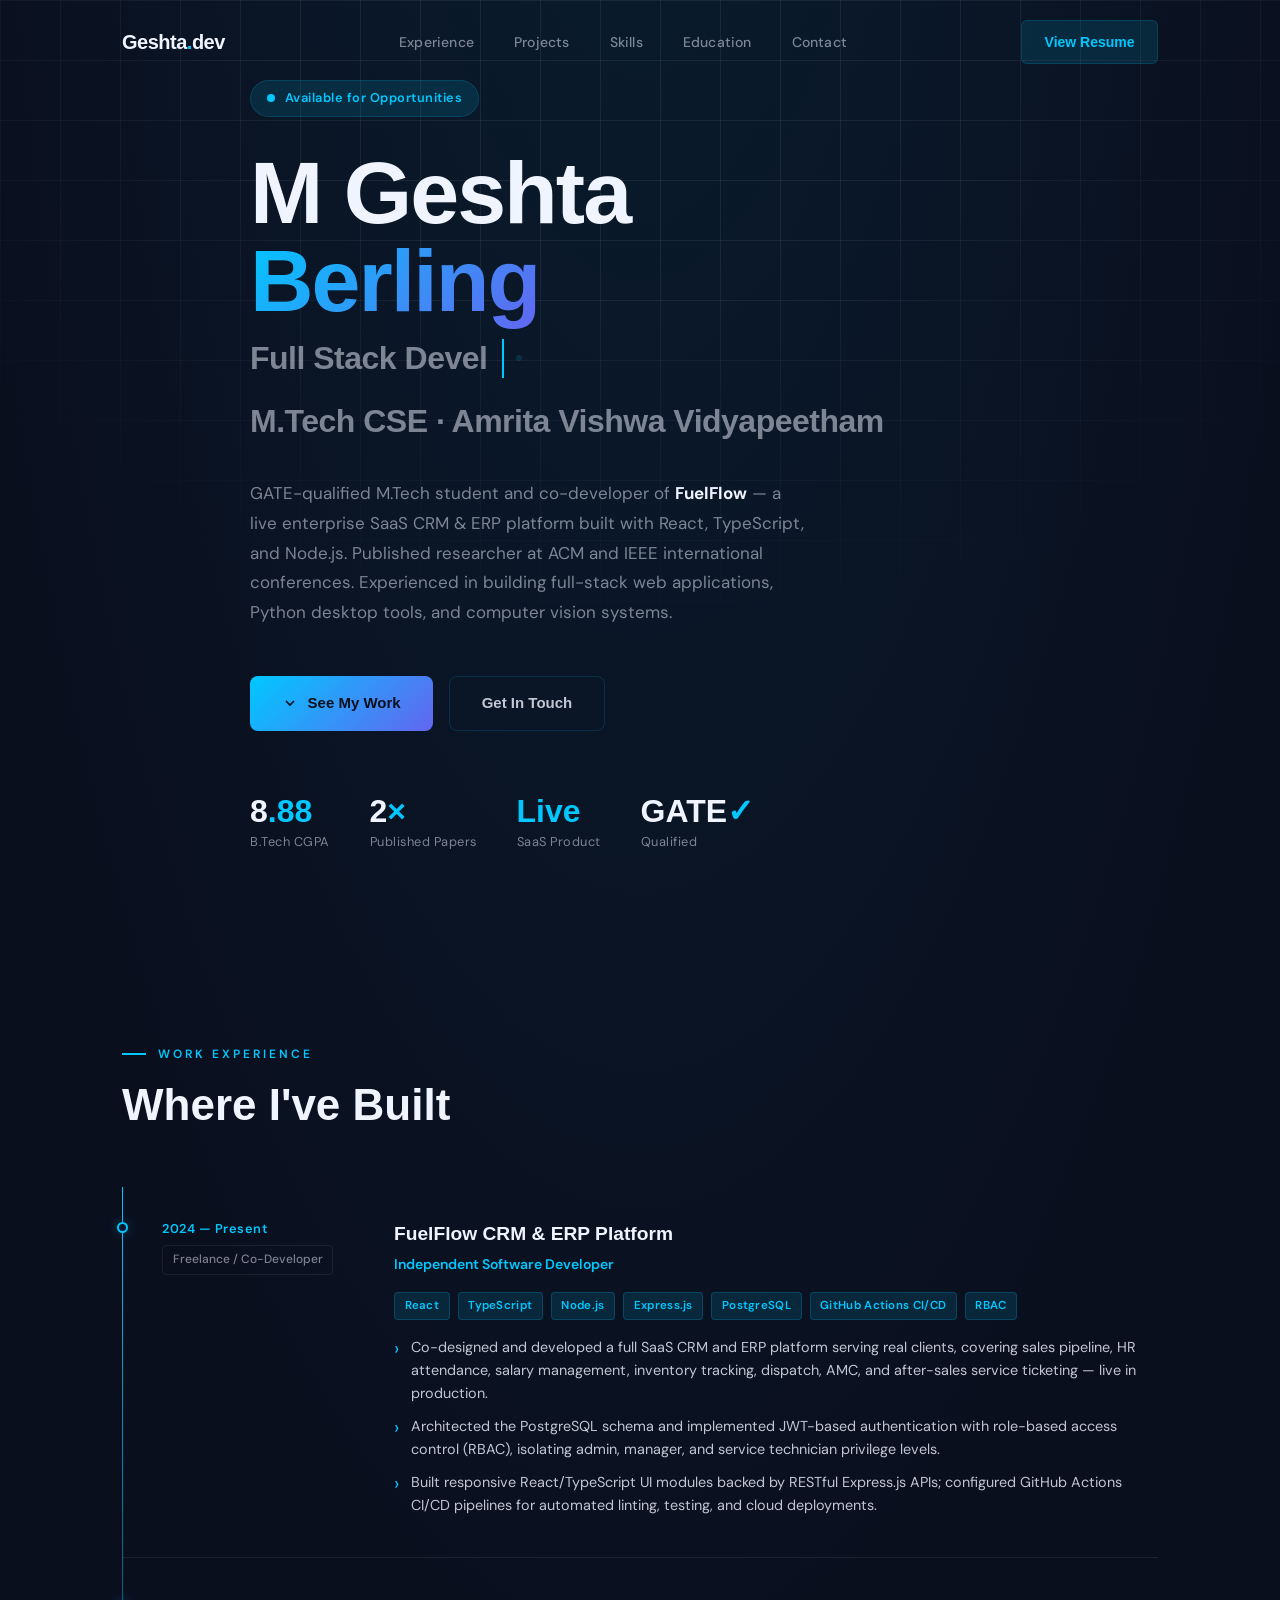
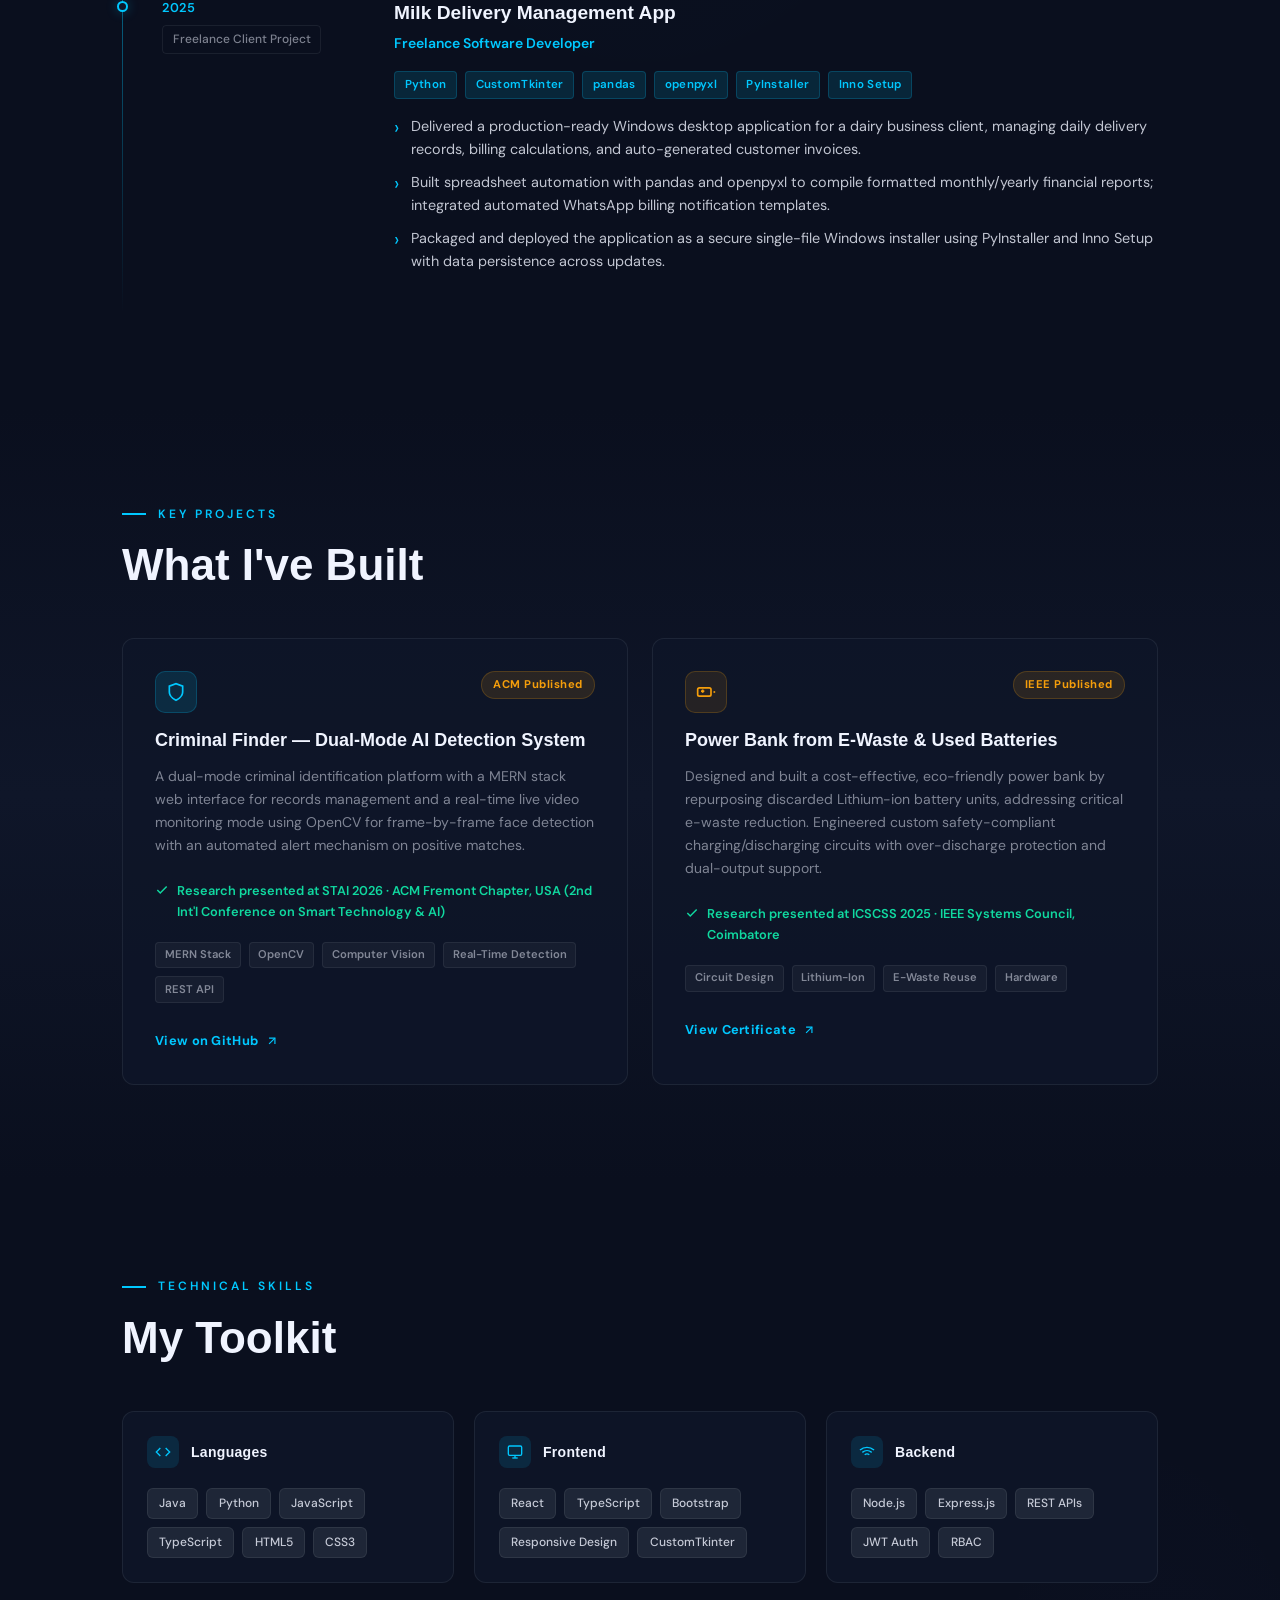
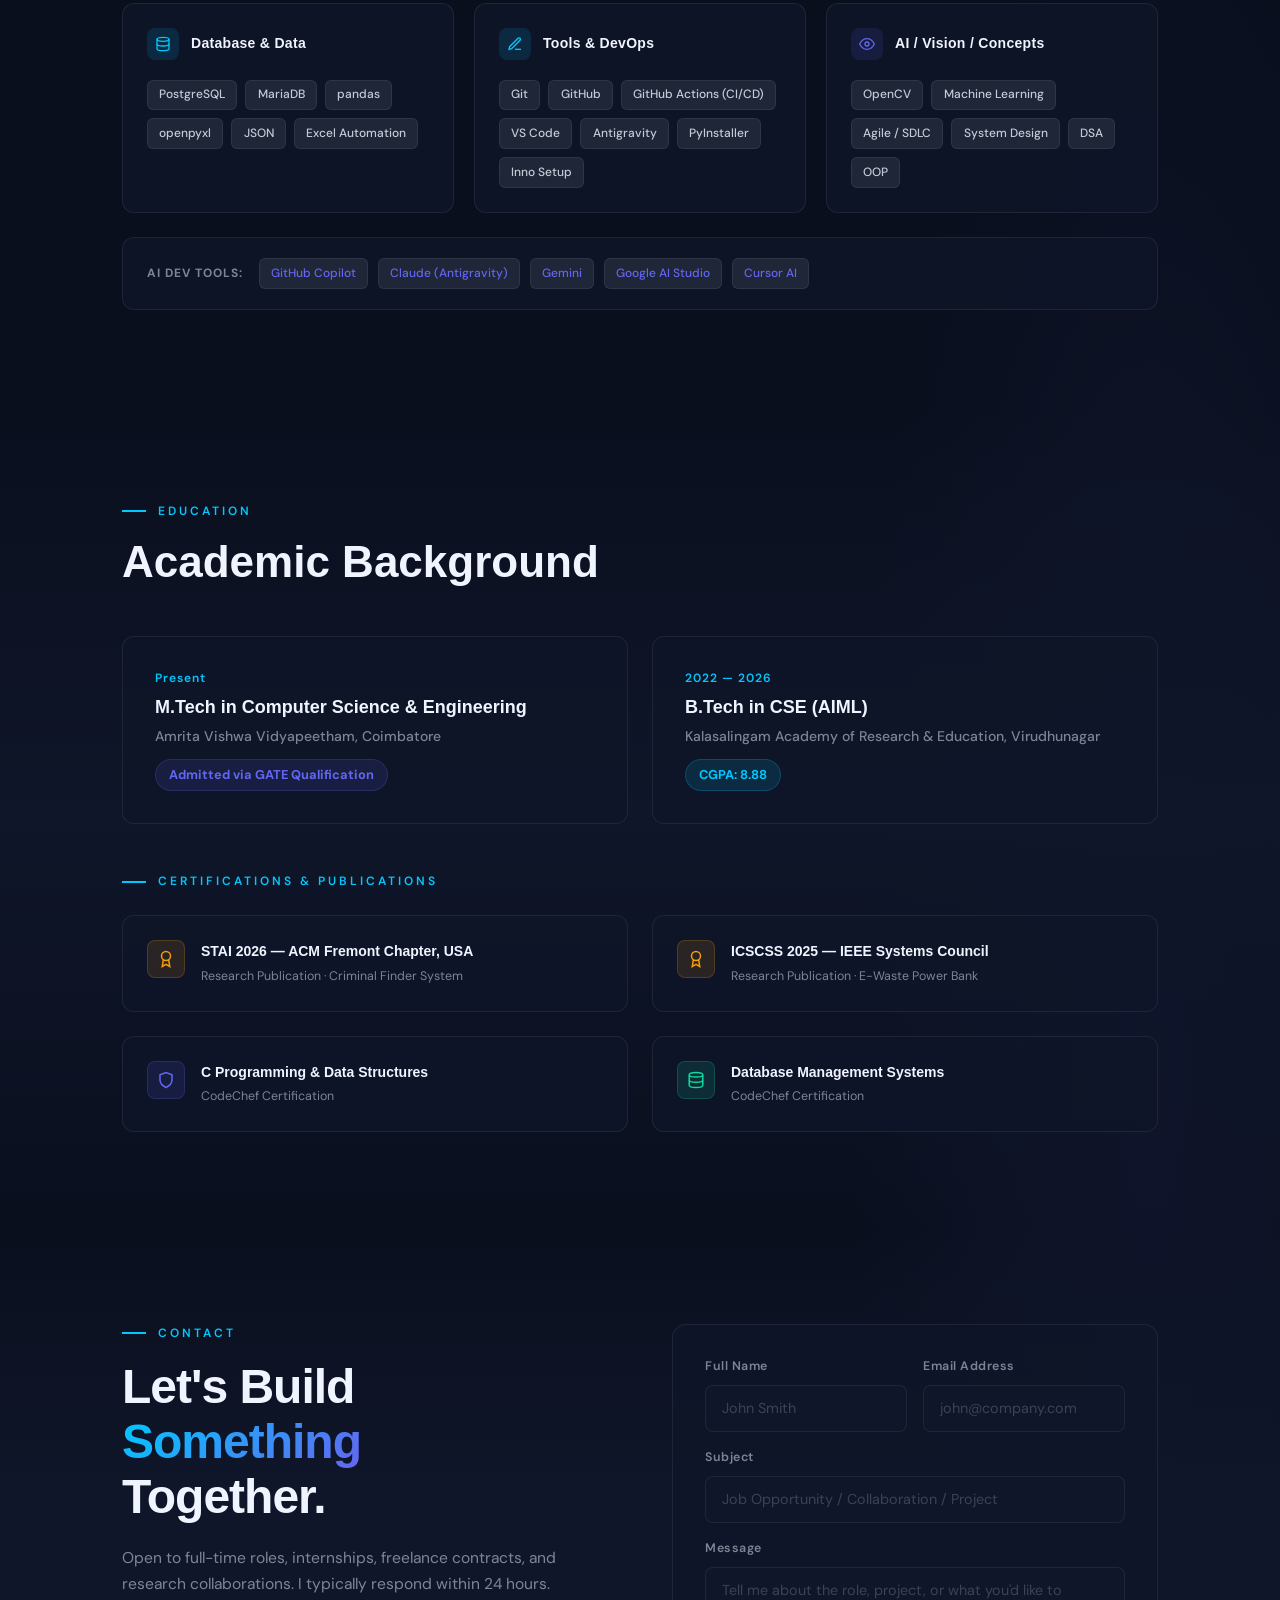
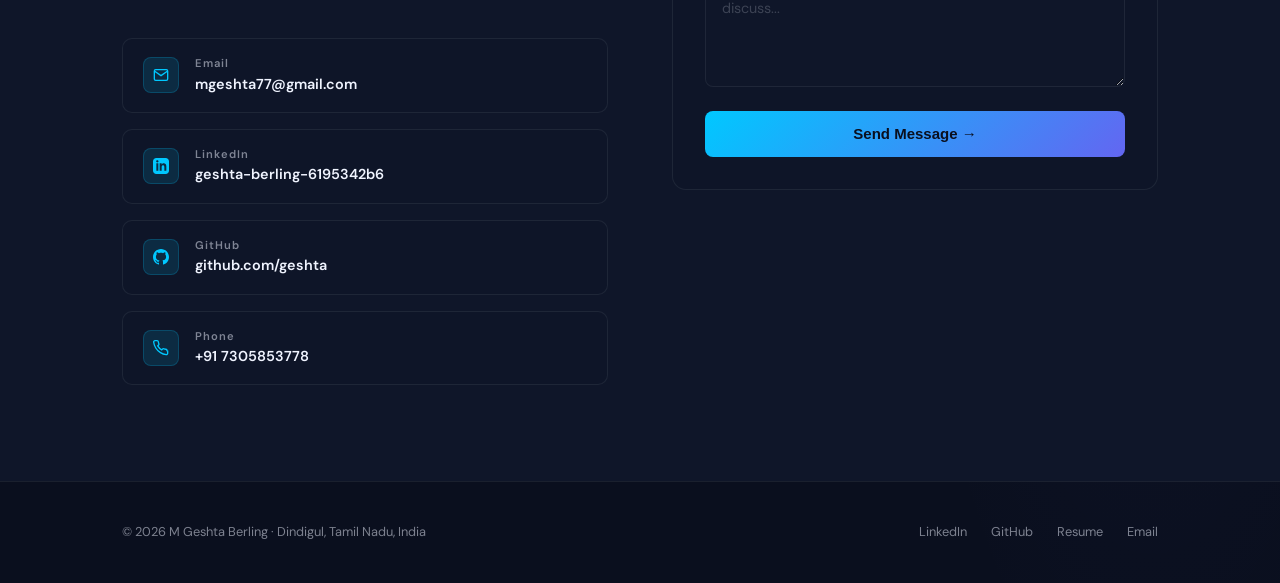
==== index.html @ 86ef001a "feat: portfolio website with resume, live contact form (Web3Forms)" ====
<!DOCTYPE html>
<html lang="en">
<head>
  <meta charset="UTF-8">
  <meta name="viewport" content="width=device-width, initial-scale=1.0">
  <title>M Geshta Berling | Full Stack Developer & AIML Engineer</title>
  <meta name="description" content="M Geshta Berling — Full Stack Developer (React, Node.js, PostgreSQL), Desktop App Engineer (Python), and M.Tech student at Amrita Vishwa Vidyapeetham. GATE qualified.">
  <meta property="og:title" content="M Geshta Berling | Full Stack Developer">
  <meta property="og:description" content="Co-developer of FuelFlow SaaS CRM/ERP. Published researcher. M.Tech @ Amrita (GATE). Open to opportunities.">
  <meta property="og:type" content="website">
  <link rel="stylesheet" href="styles/portfolio.css">
  <link rel="icon" href="data:image/svg+xml,<svg xmlns='http://www.w3.org/2000/svg' viewBox='0 0 100 100'><text y='.9em' font-size='90'>⚡</text></svg>">
</head>
<body>

  <!-- ═══════════ NAVIGATION ════════════ -->
  <nav class="nav" id="main-nav">
    <div class="container nav-inner">
      <a href="#" class="nav-logo">
        Geshta<em>.</em>dev
      </a>
      <ul class="nav-links" id="nav-links">
        <li><a href="#experience">Experience</a></li>
        <li><a href="#projects">Projects</a></li>
        <li><a href="#skills">Skills</a></li>
        <li><a href="#education">Education</a></li>
        <li><a href="#contact">Contact</a></li>
      </ul>
      <div class="nav-cta">
        <a href="resume.html" class="btn-nav">View Resume</a>
        <button class="hamburger" id="hamburger" aria-label="Toggle menu">
          <span></span><span></span><span></span>
        </button>
      </div>
    </div>
  </nav>

  <!-- ═══════════ HERO ════════════ -->
  <section class="hero">
    <div class="hero-grid-bg"></div>
    <div class="container">
      <div class="hero-content">
        <div class="hero-tag">
          <span class="hero-tag-dot"></span>
          Available for Opportunities
        </div>

        <h1 class="hero-name">
          M Geshta<br><span>Berling</span>
        </h1>

        <div class="hero-role">
          <span id="typing-text"></span><span class="typing-cursor" style="display:inline-block;width:2px;height:1.2em;background:var(--cyan);margin-left:3px;animation:blink .8s infinite;vertical-align:middle;"></span>
          <span class="hero-role-divider"></span>
          <span>M.Tech CSE · Amrita Vishwa Vidyapeetham</span>
        </div>

        <p class="hero-bio">
          GATE-qualified M.Tech student and co-developer of <strong style="color:var(--white)">FuelFlow</strong> — a live enterprise SaaS CRM & ERP platform built with React, TypeScript, and Node.js. Published researcher at ACM and IEEE international conferences. Experienced in building full-stack web applications, Python desktop tools, and computer vision systems.
        </p>

        <div class="hero-actions">
          <a href="#experience" class="btn-primary-hero">
            <svg width="16" height="16" viewBox="0 0 24 24" fill="none" stroke="currentColor" stroke-width="2.5"><polyline points="6 9 12 15 18 9"/></svg>
            See My Work
          </a>
          <a href="#contact" class="btn-outline-hero">
            Get In Touch
          </a>
        </div>

        <div class="hero-metrics">
          <div class="metric">
            <span class="metric-value">8<em>.88</em></span>
            <span class="metric-label">B.Tech CGPA</span>
          </div>
          <div class="metric">
            <span class="metric-value">2<em>×</em></span>
            <span class="metric-label">Published Papers</span>
          </div>
          <div class="metric">
            <span class="metric-value"><em>Live</em></span>
            <span class="metric-label">SaaS Product</span>
          </div>
          <div class="metric">
            <span class="metric-value">GATE<em>✓</em></span>
            <span class="metric-label">Qualified</span>
          </div>
        </div>
      </div>
    </div>
  </section>

  <!-- ═══════════ EXPERIENCE ════════════ -->
  <section id="experience">
    <div class="container">
      <div class="fade-up">
        <p class="section-label">Work Experience</p>
        <h2 class="section-heading">Where I've Built</h2>
      </div>

      <div class="experience-list">

        <!-- FuelFlow CRM -->
        <div class="exp-item fade-up">
          <div class="exp-meta">
            <div class="exp-period">2024 — Present</div>
            <span class="exp-type">Freelance / Co-Developer</span>
          </div>
          <div class="exp-body">
            <h3 class="exp-title">FuelFlow CRM & ERP Platform</h3>
            <div class="exp-subtitle">Independent Software Developer</div>
            <div class="exp-stack">
              <span class="stack-tag">React</span>
              <span class="stack-tag">TypeScript</span>
              <span class="stack-tag">Node.js</span>
              <span class="stack-tag">Express.js</span>
              <span class="stack-tag">PostgreSQL</span>
              <span class="stack-tag">GitHub Actions CI/CD</span>
              <span class="stack-tag">RBAC</span>
            </div>
            <ul class="exp-bullets">
              <li>Co-designed and developed a full SaaS CRM and ERP platform serving real clients, covering sales pipeline, HR attendance, salary management, inventory tracking, dispatch, AMC, and after-sales service ticketing — live in production.</li>
              <li>Architected the PostgreSQL schema and implemented JWT-based authentication with role-based access control (RBAC), isolating admin, manager, and service technician privilege levels.</li>
              <li>Built responsive React/TypeScript UI modules backed by RESTful Express.js APIs; configured GitHub Actions CI/CD pipelines for automated linting, testing, and cloud deployments.</li>
            </ul>
          </div>
        </div>

        <!-- Milk Delivery App -->
        <div class="exp-item fade-up">
          <div class="exp-meta">
            <div class="exp-period">2025</div>
            <span class="exp-type">Freelance Client Project</span>
          </div>
          <div class="exp-body">
            <h3 class="exp-title">Milk Delivery Management App</h3>
            <div class="exp-subtitle">Freelance Software Developer</div>
            <div class="exp-stack">
              <span class="stack-tag">Python</span>
              <span class="stack-tag">CustomTkinter</span>
              <span class="stack-tag">pandas</span>
              <span class="stack-tag">openpyxl</span>
              <span class="stack-tag">PyInstaller</span>
              <span class="stack-tag">Inno Setup</span>
            </div>
            <ul class="exp-bullets">
              <li>Delivered a production-ready Windows desktop application for a dairy business client, managing daily delivery records, billing calculations, and auto-generated customer invoices.</li>
              <li>Built spreadsheet automation with pandas and openpyxl to compile formatted monthly/yearly financial reports; integrated automated WhatsApp billing notification templates.</li>
              <li>Packaged and deployed the application as a secure single-file Windows installer using PyInstaller and Inno Setup with data persistence across updates.</li>
            </ul>
          </div>
        </div>

      </div>
    </div>
  </section>

  <!-- ═══════════ PROJECTS ════════════ -->
  <section id="projects" style="background: linear-gradient(180deg, transparent, var(--navy-2) 50%, transparent);">
    <div class="container">
      <div class="fade-up">
        <p class="section-label">Key Projects</p>
        <h2 class="section-heading">What I've Built</h2>
      </div>

      <div class="projects-grid">

        <!-- Criminal Finder -->
        <div class="project-card fade-up">
          <div class="project-header">
            <div class="project-icon-box">
              <svg viewBox="0 0 24 24" fill="none" stroke="currentColor" stroke-width="2">
                <path d="M12 22s8-4 8-10V5l-8-3-8 3v7c0 6 8 10 8 10z"/>
              </svg>
            </div>
            <span class="project-badge badge-published">ACM Published</span>
          </div>
          <h3 class="project-title">Criminal Finder — Dual-Mode AI Detection System</h3>
          <p class="project-desc">
            A dual-mode criminal identification platform with a MERN stack web interface for records management and a real-time live video monitoring mode using OpenCV for frame-by-frame face detection with an automated alert mechanism on positive matches.
          </p>
          <div class="project-achievement">
            <svg viewBox="0 0 24 24" fill="none" stroke="currentColor" stroke-width="2.5"><polyline points="20 6 9 17 4 12"/></svg>
            Research presented at STAI 2026 · ACM Fremont Chapter, USA (2nd Int'l Conference on Smart Technology & AI)
          </div>
          <div class="project-stack">
            <span class="project-tag">MERN Stack</span>
            <span class="project-tag">OpenCV</span>
            <span class="project-tag">Computer Vision</span>
            <span class="project-tag">Real-Time Detection</span>
            <span class="project-tag">REST API</span>
          </div>
          <a href="https://github.com/geshta" target="_blank" class="project-link">
            View on GitHub
            <svg viewBox="0 0 24 24" fill="none" stroke="currentColor" stroke-width="2"><line x1="7" y1="17" x2="17" y2="7"/><polyline points="7 7 17 7 17 17"/></svg>
          </a>
        </div>

        <!-- Power Bank -->
        <div class="project-card fade-up">
          <div class="project-header">
            <div class="project-icon-box" style="background:rgba(245,158,11,0.1);color:var(--amber);border-color:rgba(245,158,11,0.2);">
              <svg viewBox="0 0 24 24" fill="none" stroke="currentColor" stroke-width="2">
                <rect x="2" y="7" width="16" height="10" rx="2" ry="2"/>
                <line x1="22" y1="11" x2="22" y2="13"/>
                <line x1="6" y1="11" x2="10" y2="11"/>
                <line x1="8" y1="9" x2="8" y2="13"/>
              </svg>
            </div>
            <span class="project-badge badge-published">IEEE Published</span>
          </div>
          <h3 class="project-title">Power Bank from E-Waste & Used Batteries</h3>
          <p class="project-desc">
            Designed and built a cost-effective, eco-friendly power bank by repurposing discarded Lithium-ion battery units, addressing critical e-waste reduction. Engineered custom safety-compliant charging/discharging circuits with over-discharge protection and dual-output support.
          </p>
          <div class="project-achievement">
            <svg viewBox="0 0 24 24" fill="none" stroke="currentColor" stroke-width="2.5"><polyline points="20 6 9 17 4 12"/></svg>
            Research presented at ICSCSS 2025 · IEEE Systems Council, Coimbatore
          </div>
          <div class="project-stack">
            <span class="project-tag">Circuit Design</span>
            <span class="project-tag">Lithium-Ion</span>
            <span class="project-tag">E-Waste Reuse</span>
            <span class="project-tag">Hardware</span>
          </div>
          <a href="https://drive.google.com/drive/folders/1lTL39di_Y6YnKEQljjc7nlmwrb6xn_AQ?usp=drive_link" target="_blank" class="project-link">
            View Certificate
            <svg viewBox="0 0 24 24" fill="none" stroke="currentColor" stroke-width="2"><line x1="7" y1="17" x2="17" y2="7"/><polyline points="7 7 17 7 17 17"/></svg>
          </a>
        </div>

      </div>
    </div>
  </section>

  <!-- ═══════════ SKILLS ════════════ -->
  <section id="skills">
    <div class="container">
      <div class="fade-up">
        <p class="section-label">Technical Skills</p>
        <h2 class="section-heading">My Toolkit</h2>
      </div>

      <div class="skills-bento fade-up">
        <div class="skill-group">
          <div class="skill-group-header">
            <div class="skill-group-icon">
              <svg viewBox="0 0 24 24" fill="none" stroke="currentColor" stroke-width="2"><polyline points="16 18 22 12 16 6"/><polyline points="8 6 2 12 8 18"/></svg>
            </div>
            <span class="skill-group-title">Languages</span>
          </div>
          <div class="skill-tags-wrap">
            <span class="s-tag">Java</span>
            <span class="s-tag">Python</span>
            <span class="s-tag">JavaScript</span>
            <span class="s-tag">TypeScript</span>
            <span class="s-tag">HTML5</span>
            <span class="s-tag">CSS3</span>
          </div>
        </div>

        <div class="skill-group">
          <div class="skill-group-header">
            <div class="skill-group-icon">
              <svg viewBox="0 0 24 24" fill="none" stroke="currentColor" stroke-width="2"><rect x="2" y="3" width="20" height="14" rx="2" ry="2"/><line x1="8" y1="21" x2="16" y2="21"/><line x1="12" y1="17" x2="12" y2="21"/></svg>
            </div>
            <span class="skill-group-title">Frontend</span>
          </div>
          <div class="skill-tags-wrap">
            <span class="s-tag">React</span>
            <span class="s-tag">TypeScript</span>
            <span class="s-tag">Bootstrap</span>
            <span class="s-tag">Responsive Design</span>
            <span class="s-tag">CustomTkinter</span>
          </div>
        </div>

        <div class="skill-group">
          <div class="skill-group-header">
            <div class="skill-group-icon">
              <svg viewBox="0 0 24 24" fill="none" stroke="currentColor" stroke-width="2"><path d="M5 12.55a11 11 0 0 1 14.08 0"/><path d="M1.42 9a16 16 0 0 1 21.16 0"/><path d="M8.53 16.11a6 6 0 0 1 6.95 0"/><line x1="12" y1="20" x2="12.01" y2="20"/></svg>
            </div>
            <span class="skill-group-title">Backend</span>
          </div>
          <div class="skill-tags-wrap">
            <span class="s-tag">Node.js</span>
            <span class="s-tag">Express.js</span>
            <span class="s-tag">REST APIs</span>
            <span class="s-tag">JWT Auth</span>
            <span class="s-tag">RBAC</span>
          </div>
        </div>

        <div class="skill-group">
          <div class="skill-group-header">
            <div class="skill-group-icon">
              <svg viewBox="0 0 24 24" fill="none" stroke="currentColor" stroke-width="2"><ellipse cx="12" cy="5" rx="9" ry="3"/><path d="M3 5v14c0 1.66 4 3 9 3s9-1.34 9-3V5"/><path d="M3 12c0 1.66 4 3 9 3s9-1.34 9-3"/></svg>
            </div>
            <span class="skill-group-title">Database & Data</span>
          </div>
          <div class="skill-tags-wrap">
            <span class="s-tag">PostgreSQL</span>
            <span class="s-tag">MariaDB</span>
            <span class="s-tag">pandas</span>
            <span class="s-tag">openpyxl</span>
            <span class="s-tag">JSON</span>
            <span class="s-tag">Excel Automation</span>
          </div>
        </div>

        <div class="skill-group">
          <div class="skill-group-header">
            <div class="skill-group-icon">
              <svg viewBox="0 0 24 24" fill="none" stroke="currentColor" stroke-width="2"><path d="M12 20h9"/><path d="M16.5 3.5a2.121 2.121 0 0 1 3 3L7 19l-4 1 1-4L16.5 3.5z"/></svg>
            </div>
            <span class="skill-group-title">Tools & DevOps</span>
          </div>
          <div class="skill-tags-wrap">
            <span class="s-tag">Git</span>
            <span class="s-tag">GitHub</span>
            <span class="s-tag">GitHub Actions (CI/CD)</span>
            <span class="s-tag">VS Code</span>
            <span class="s-tag">Antigravity</span>
            <span class="s-tag">PyInstaller</span>
            <span class="s-tag">Inno Setup</span>
          </div>
        </div>

        <div class="skill-group">
          <div class="skill-group-header">
            <div class="skill-group-icon" style="background:var(--indigo-dim);color:var(--indigo);border-color:rgba(99,102,241,0.2)">
              <svg viewBox="0 0 24 24" fill="none" stroke="currentColor" stroke-width="2"><path d="M1 12s4-8 11-8 11 8 11 8-4 8-11 8-11-8-11-8z"/><circle cx="12" cy="12" r="3"/></svg>
            </div>
            <span class="skill-group-title">AI / Vision / Concepts</span>
          </div>
          <div class="skill-tags-wrap">
            <span class="s-tag">OpenCV</span>
            <span class="s-tag">Machine Learning</span>
            <span class="s-tag">Agile / SDLC</span>
            <span class="s-tag">System Design</span>
            <span class="s-tag">DSA</span>
            <span class="s-tag">OOP</span>
          </div>
        </div>
      </div>

      <!-- AI Dev Tools Row -->
      <div style="margin-top:1.5rem; padding: 1.25rem 1.5rem; background: var(--navy-card); border: 1px solid var(--border-subtle); border-radius: 12px; display: flex; align-items: center; gap: 1rem; flex-wrap: wrap;" class="fade-up">
        <span style="font-size:0.75rem; font-weight:700; color:var(--white-50); letter-spacing:1px; text-transform:uppercase;">AI Dev Tools:</span>
        <div style="display:flex; gap: 0.6rem; flex-wrap: wrap;">
          <span class="s-tag" style="color:var(--indigo)">GitHub Copilot</span>
          <span class="s-tag" style="color:var(--indigo)">Claude (Antigravity)</span>
          <span class="s-tag" style="color:var(--indigo)">Gemini</span>
          <span class="s-tag" style="color:var(--indigo)">Google AI Studio</span>
          <span class="s-tag" style="color:var(--indigo)">Cursor AI</span>
        </div>
      </div>
    </div>
  </section>

  <!-- ═══════════ EDUCATION ════════════ -->
  <section id="education" style="background: linear-gradient(180deg, transparent, var(--navy-2) 50%, transparent);">
    <div class="container">
      <div class="fade-up">
        <p class="section-label">Education</p>
        <h2 class="section-heading">Academic Background</h2>
      </div>

      <div class="education-grid fade-up">
        <div class="edu-card">
          <div class="edu-period">Present</div>
          <h3 class="edu-degree">M.Tech in Computer Science & Engineering</h3>
          <p class="edu-institution">Amrita Vishwa Vidyapeetham, Coimbatore</p>
          <span class="edu-detail gate">Admitted via GATE Qualification</span>
        </div>
        <div class="edu-card">
          <div class="edu-period">2022 — 2026</div>
          <h3 class="edu-degree">B.Tech in CSE (AIML)</h3>
          <p class="edu-institution">Kalasalingam Academy of Research & Education, Virudhunagar</p>
          <span class="edu-detail cgpa">CGPA: 8.88</span>
        </div>
      </div>

      <!-- Certifications -->
      <div style="margin-top:3rem;" class="fade-up">
        <p class="section-label">Certifications & Publications</p>
        <div class="achievements-row">
          <div class="cert-card">
            <div class="cert-icon gold">
              <svg viewBox="0 0 24 24" fill="none" stroke="currentColor" stroke-width="2"><circle cx="12" cy="8" r="6"/><path d="M15.477 12.89L17 22l-5-3-5 3 1.523-9.11"/></svg>
            </div>
            <div class="cert-body">
              <div class="cert-title">STAI 2026 — ACM Fremont Chapter, USA</div>
              <div class="cert-issuer">Research Publication · Criminal Finder System</div>
            </div>
          </div>
          <div class="cert-card">
            <div class="cert-icon gold">
              <svg viewBox="0 0 24 24" fill="none" stroke="currentColor" stroke-width="2"><circle cx="12" cy="8" r="6"/><path d="M15.477 12.89L17 22l-5-3-5 3 1.523-9.11"/></svg>
            </div>
            <div class="cert-body">
              <div class="cert-title">ICSCSS 2025 — IEEE Systems Council</div>
              <div class="cert-issuer">Research Publication · E-Waste Power Bank</div>
            </div>
          </div>
          <div class="cert-card">
            <div class="cert-icon blue">
              <svg viewBox="0 0 24 24" fill="none" stroke="currentColor" stroke-width="2"><path d="M12 22s8-4 8-10V5l-8-3-8 3v7c0 6 8 10 8 10z"/></svg>
            </div>
            <div class="cert-body">
              <div class="cert-title">C Programming & Data Structures</div>
              <div class="cert-issuer">CodeChef Certification</div>
            </div>
          </div>
          <div class="cert-card">
            <div class="cert-icon green">
              <svg viewBox="0 0 24 24" fill="none" stroke="currentColor" stroke-width="2"><ellipse cx="12" cy="5" rx="9" ry="3"/><path d="M3 5v14c0 1.66 4 3 9 3s9-1.34 9-3V5"/><path d="M3 12c0 1.66 4 3 9 3s9-1.34 9-3"/></svg>
            </div>
            <div class="cert-body">
              <div class="cert-title">Database Management Systems</div>
              <div class="cert-issuer">CodeChef Certification</div>
            </div>
          </div>
        </div>
      </div>
    </div>
  </section>

  <!-- ═══════════ CONTACT ════════════ -->
  <section id="contact">
    <div class="container">
      <div class="contact-grid">
        <div class="fade-up">
          <p class="section-label">Contact</p>
          <h2 class="contact-headline">Let's Build<br><em>Something</em><br>Together.</h2>
          <p class="contact-subtext">
            Open to full-time roles, internships, freelance contracts, and research collaborations. I typically respond within 24 hours.
          </p>
          <div class="contact-links">
            <a href="mailto:mgeshta77@gmail.com" class="contact-link">
              <div class="contact-link-icon">
                <svg viewBox="0 0 24 24" fill="none" stroke="currentColor" stroke-width="2"><path d="M4 4h16c1.1 0 2 .9 2 2v12c0 1.1-.9 2-2 2H4c-1.1 0-2-.9-2-2V6c0-1.1.9-2 2-2z"/><polyline points="22,6 12,13 2,6"/></svg>
              </div>
              <div>
                <div class="contact-link-label">Email</div>
                <div class="contact-link-value">mgeshta77@gmail.com</div>
              </div>
            </a>
            <a href="http://www.linkedin.com/in/geshta-berling-6195342b6" target="_blank" class="contact-link">
              <div class="contact-link-icon">
                <svg viewBox="0 0 24 24" fill="currentColor"><path d="M19 0h-14c-2.761 0-5 2.239-5 5v14c0 2.761 2.239 5 5 5h14c2.762 0 5-2.239 5-5v-14c0-2.761-2.238-5-5-5zm-11 19h-3v-11h3v11zm-1.5-12.268c-.966 0-1.75-.779-1.75-1.75s.784-1.75 1.75-1.75 1.75.779 1.75 1.75-.784 1.75-1.75 1.75zm13.5 12.268h-3v-5.604c0-3.368-4-3.113-4 0v5.604h-3v-11h3v1.765c1.396-2.586 7-2.777 7 2.476v6.759z"/></svg>
              </div>
              <div>
                <div class="contact-link-label">LinkedIn</div>
                <div class="contact-link-value">geshta-berling-6195342b6</div>
              </div>
            </a>
            <a href="https://github.com/geshta" target="_blank" class="contact-link">
              <div class="contact-link-icon">
                <svg viewBox="0 0 24 24" fill="currentColor"><path d="M12 0c-6.626 0-12 5.373-12 12 0 5.302 3.438 9.8 8.207 11.387.599.111.793-.261.793-.577v-2.234c-3.338.726-4.033-1.416-4.033-1.416-.546-1.387-1.333-1.756-1.333-1.756-1.089-.745.083-.729.083-.729 1.205.084 1.839 1.237 1.839 1.237 1.07 1.834 2.807 1.304 3.492.997.107-.775.418-1.305.762-1.604-2.665-.305-5.467-1.334-5.467-5.931 0-1.311.469-2.381 1.236-3.221-.124-.303-.535-1.524.117-3.176 0 0 1.008-.322 3.301 1.23.957-.266 1.983-.399 3.003-.404 1.02.005 2.047.138 3.006.404 2.291-1.552 3.297-1.23 3.297-1.23.653 1.653.242 2.874.118 3.176.77.84 1.235 1.911 1.235 3.221 0 4.609-2.807 5.624-5.479 5.921.43.372.823 1.102.823 2.222v3.293c0 .319.192.694.801.576 4.765-1.589 8.199-6.086 8.199-11.386 0-6.627-5.373-12-12-12z"/></svg>
              </div>
              <div>
                <div class="contact-link-label">GitHub</div>
                <div class="contact-link-value">github.com/geshta</div>
              </div>
            </a>
            <a href="tel:+917305853778" class="contact-link">
              <div class="contact-link-icon">
                <svg viewBox="0 0 24 24" fill="none" stroke="currentColor" stroke-width="2"><path d="M22 16.92v3a2 2 0 0 1-2.18 2 19.79 19.79 0 0 1-8.63-3.07A19.5 19.5 0 0 1 4.13 12 19.79 19.79 0 0 1 1.06 3.4 2 2 0 0 1 3.05 1h3a2 2 0 0 1 2 1.72c.127.96.361 1.903.7 2.81a2 2 0 0 1-.45 2.11L7.09 8.91a16 16 0 0 0 6 6l1.27-1.27a2 2 0 0 1 2.11-.45c.907.339 1.85.573 2.81.7A2 2 0 0 1 21 16l.92.92z"/></svg>
              </div>
              <div>
                <div class="contact-link-label">Phone</div>
                <div class="contact-link-value">+91 7305853778</div>
              </div>
            </a>
          </div>
        </div>

        <div class="fade-up">
          <div class="contact-form-box">
            <form id="contact-form" action="https://api.web3forms.com/submit" method="POST">
              <input type="hidden" name="access_key" value="e65890ea-51b6-4d00-a2ff-5b5c767de483">
              <input type="hidden" name="subject" value="New Portfolio Enquiry">
              <input type="checkbox" name="botcheck" style="display:none">

              <div class="form-row">
                <div class="form-group">
                  <label for="cf-name">Full Name</label>
                  <input id="cf-name" name="name" type="text" class="form-input" placeholder="John Smith" required>
                </div>
                <div class="form-group">
                  <label for="cf-email">Email Address</label>
                  <input id="cf-email" name="email" type="email" class="form-input" placeholder="john@company.com" required>
                </div>
              </div>
              <div class="form-group">
                <label for="cf-subject">Subject</label>
                <input id="cf-subject" name="subject_detail" type="text" class="form-input" placeholder="Job Opportunity / Collaboration / Project">
              </div>
              <div class="form-group">
                <label for="cf-message">Message</label>
                <textarea id="cf-message" name="message" class="form-textarea" placeholder="Tell me about the role, project, or what you'd like to discuss..." required></textarea>
              </div>
              <div id="form-status" class="form-status"></div>
              <button type="submit" class="form-submit">Send Message →</button>
            </form>
          </div>
        </div>
      </div>
    </div>
  </section>

  <!-- ═══════════ FOOTER ════════════ -->
  <footer class="footer">
    <div class="container footer-inner">
      <span class="footer-copy">© 2026 M Geshta Berling · Dindigul, Tamil Nadu, India</span>
      <div class="footer-links">
        <a href="http://www.linkedin.com/in/geshta-berling-6195342b6" target="_blank">LinkedIn</a>
        <a href="https://github.com/geshta" target="_blank">GitHub</a>
        <a href="resume.html">Resume</a>
        <a href="mailto:mgeshta77@gmail.com">Email</a>
      </div>
    </div>
  </footer>

  <style>
    @keyframes blink { 50% { opacity: 0; } }
  </style>
  <script src="js/main.js"></script>
</body>
</html>
---- styles/portfolio.css ----
@import url('https://fonts.googleapis.com/css2?family=Cabinet+Grotesk:wght@400;500;600;700;800;900&family=DM+Sans:ital,opsz,wght@0,9..40,300;0,9..40,400;0,9..40,500;0,9..40,600;1,9..40,400&display=swap');

:root {
  --navy: #0a0f1e;
  --navy-2: #0f1629;
  --navy-3: #151d35;
  --navy-4: #1e2846;
  --navy-card: rgba(15, 22, 41, 0.85);
  --cyan: #00c8ff;
  --cyan-dim: rgba(0, 200, 255, 0.12);
  --cyan-glow: rgba(0, 200, 255, 0.3);
  --indigo: #6366f1;
  --indigo-dim: rgba(99, 102, 241, 0.12);
  --emerald: #10d9a0;
  --emerald-dim: rgba(16, 217, 160, 0.12);
  --amber: #f59e0b;
  --white: #f0f4ff;
  --white-80: rgba(240, 244, 255, 0.8);
  --white-50: rgba(240, 244, 255, 0.5);
  --white-20: rgba(240, 244, 255, 0.2);
  --white-08: rgba(240, 244, 255, 0.08);
  --white-04: rgba(240, 244, 255, 0.04);
  --border: rgba(0, 200, 255, 0.15);
  --border-subtle: rgba(240, 244, 255, 0.07);
  --font-display: 'Cabinet Grotesk', sans-serif;
  --font-body: 'DM Sans', sans-serif;
  --ease: cubic-bezier(0.4, 0, 0.2, 1);
}

*, *::before, *::after { margin: 0; padding: 0; box-sizing: border-box; }

html { scroll-behavior: smooth; font-size: 16px; }

body {
  background-color: var(--navy);
  background-image:
    radial-gradient(ellipse 80% 60% at 50% -10%, rgba(0, 200, 255, 0.08) 0%, transparent 70%),
    radial-gradient(ellipse 40% 40% at 90% 80%, rgba(99, 102, 241, 0.06) 0%, transparent 60%);
  color: var(--white);
  font-family: var(--font-body);
  line-height: 1.6;
  overflow-x: hidden;
}

::selection { background: var(--cyan); color: var(--navy); }

::-webkit-scrollbar { width: 8px; }
::-webkit-scrollbar-track { background: var(--navy-2); }
::-webkit-scrollbar-thumb { background: var(--navy-4); border-radius: 4px; }
::-webkit-scrollbar-thumb:hover { background: var(--cyan); }

/* ─── LAYOUT ─────────────────────────────────────────────── */
.container { max-width: 1100px; margin: 0 auto; padding: 0 2rem; }
section { padding: 6rem 0; }

/* ─── TYPOGRAPHY ────────────────────────────────────────────── */
.section-label {
  font-family: var(--font-body);
  font-size: 0.75rem;
  font-weight: 600;
  letter-spacing: 3px;
  text-transform: uppercase;
  color: var(--cyan);
  margin-bottom: 1rem;
  display: flex;
  align-items: center;
  gap: 0.75rem;
}
.section-label::before {
  content: '';
  display: inline-block;
  width: 24px;
  height: 2px;
  background: var(--cyan);
}

.section-heading {
  font-family: var(--font-display);
  font-size: clamp(2rem, 4vw, 2.75rem);
  font-weight: 800;
  color: var(--white);
  line-height: 1.15;
  margin-bottom: 3rem;
}

/* ─── NAV ────────────────────────────────────────────── */
.nav {
  position: fixed;
  top: 0; left: 0; right: 0;
  z-index: 100;
  padding: 1.25rem 0;
  border-bottom: 1px solid transparent;
  transition: all 0.3s var(--ease);
}
.nav.scrolled {
  background: rgba(10, 15, 30, 0.9);
  backdrop-filter: blur(20px);
  border-bottom-color: var(--border-subtle);
  padding: 0.85rem 0;
}
.nav-inner {
  display: flex;
  align-items: center;
  justify-content: space-between;
}
.nav-logo {
  font-family: var(--font-display);
  font-size: 1.25rem;
  font-weight: 800;
  color: var(--white);
  text-decoration: none;
  letter-spacing: -0.5px;
}
.nav-logo em {
  font-style: normal;
  color: var(--cyan);
}
.nav-links {
  display: flex;
  align-items: center;
  gap: 2.5rem;
  list-style: none;
}
.nav-links a {
  font-size: 0.875rem;
  font-weight: 500;
  color: var(--white-50);
  text-decoration: none;
  transition: color 0.2s;
  letter-spacing: 0.2px;
}
.nav-links a:hover { color: var(--white); }
.nav-links a.active { color: var(--cyan); }

.nav-cta {
  display: flex;
  align-items: center;
  gap: 1rem;
}
.btn-nav {
  padding: 0.6rem 1.4rem;
  border-radius: 6px;
  font-size: 0.875rem;
  font-weight: 600;
  font-family: var(--font-display);
  text-decoration: none;
  transition: all 0.2s var(--ease);
  border: 1px solid var(--border);
  color: var(--cyan);
  background: var(--cyan-dim);
}
.btn-nav:hover {
  background: var(--cyan);
  color: var(--navy);
  border-color: var(--cyan);
}

.hamburger {
  display: none;
  flex-direction: column;
  gap: 5px;
  cursor: pointer;
  background: none;
  border: none;
  padding: 4px;
}
.hamburger span {
  width: 22px; height: 2px;
  background: var(--white);
  border-radius: 2px;
  transition: all 0.3s;
}

/* ─── HERO ────────────────────────────────────────────── */
.hero {
  min-height: 100vh;
  display: flex;
  align-items: center;
  padding-top: 80px;
  position: relative;
  overflow: hidden;
}

.hero-grid-bg {
  position: absolute;
  inset: 0;
  background-image:
    linear-gradient(var(--border-subtle) 1px, transparent 1px),
    linear-gradient(90deg, var(--border-subtle) 1px, transparent 1px);
  background-size: 60px 60px;
  mask-image: radial-gradient(ellipse 70% 70% at 50% 0%, black 40%, transparent 100%);
  pointer-events: none;
}

.hero-content {
  position: relative;
  z-index: 1;
  max-width: 780px;
}

.hero-tag {
  display: inline-flex;
  align-items: center;
  gap: 0.6rem;
  padding: 0.45rem 1rem;
  border-radius: 100px;
  border: 1px solid var(--border);
  background: var(--cyan-dim);
  font-size: 0.8rem;
  font-weight: 600;
  color: var(--cyan);
  letter-spacing: 0.5px;
  margin-bottom: 2rem;
}
.hero-tag-dot {
  width: 8px; height: 8px;
  border-radius: 50%;
  background: var(--cyan);
  animation: pulse 2s infinite;
}
@keyframes pulse {
  0%, 100% { opacity: 1; transform: scale(1); }
  50% { opacity: 0.5; transform: scale(0.75); }
}

.hero-name {
  font-family: var(--font-display);
  font-size: clamp(3rem, 7vw, 5.5rem);
  font-weight: 900;
  line-height: 1.0;
  letter-spacing: -2px;
  color: var(--white);
  margin-bottom: 0.5rem;
}
.hero-name span {
  background: linear-gradient(135deg, var(--cyan) 0%, var(--indigo) 100%);
  -webkit-background-clip: text;
  -webkit-text-fill-color: transparent;
  background-clip: text;
}

.hero-role {
  font-family: var(--font-display);
  font-size: clamp(1.25rem, 3vw, 2rem);
  font-weight: 600;
  color: var(--white-50);
  margin-bottom: 2rem;
  letter-spacing: -0.5px;
  display: flex;
  align-items: center;
  gap: 0.75rem;
  flex-wrap: wrap;
}
.hero-role-divider {
  width: 6px; height: 6px;
  background: var(--border);
  border-radius: 50%;
}

.hero-bio {
  font-size: 1.0625rem;
  color: var(--white-50);
  max-width: 560px;
  line-height: 1.75;
  margin-bottom: 3rem;
}

.hero-actions {
  display: flex;
  gap: 1rem;
  flex-wrap: wrap;
  margin-bottom: 4rem;
}
.btn-primary-hero {
  display: inline-flex;
  align-items: center;
  gap: 0.6rem;
  padding: 0.9rem 2rem;
  border-radius: 8px;
  font-family: var(--font-display);
  font-size: 0.9375rem;
  font-weight: 700;
  text-decoration: none;
  background: linear-gradient(135deg, var(--cyan), var(--indigo));
  color: var(--navy);
  transition: all 0.2s var(--ease);
  border: none;
  cursor: pointer;
}
.btn-primary-hero:hover {
  transform: translateY(-2px);
  box-shadow: 0 8px 30px rgba(0, 200, 255, 0.3);
}
.btn-outline-hero {
  display: inline-flex;
  align-items: center;
  gap: 0.6rem;
  padding: 0.9rem 2rem;
  border-radius: 8px;
  font-family: var(--font-display);
  font-size: 0.9375rem;
  font-weight: 700;
  text-decoration: none;
  border: 1px solid var(--border);
  color: var(--white-80);
  transition: all 0.2s var(--ease);
  background: transparent;
  cursor: pointer;
}
.btn-outline-hero:hover {
  background: var(--white-08);
  border-color: var(--white-20);
  transform: translateY(-2px);
}

.hero-metrics {
  display: flex;
  gap: 2.5rem;
  flex-wrap: wrap;
}
.metric {
  display: flex;
  flex-direction: column;
}
.metric-value {
  font-family: var(--font-display);
  font-size: 2rem;
  font-weight: 900;
  color: var(--white);
  line-height: 1;
}
.metric-value em {
  font-style: normal;
  color: var(--cyan);
}
.metric-label {
  font-size: 0.8rem;
  color: var(--white-50);
  margin-top: 0.35rem;
  letter-spacing: 0.5px;
}

/* ─── EXPERIENCE (Timeline) ────────────────────────── */
.experience-list {
  display: flex;
  flex-direction: column;
  gap: 0;
  position: relative;
}
.experience-list::before {
  content: '';
  position: absolute;
  left: 0;
  top: 8px;
  bottom: 0;
  width: 1px;
  background: linear-gradient(180deg, var(--cyan) 0%, transparent 100%);
}

.exp-item {
  display: grid;
  grid-template-columns: 200px 1fr;
  gap: 2rem;
  padding: 2.5rem 0 2.5rem 2.5rem;
  position: relative;
  border-bottom: 1px solid var(--border-subtle);
}
.exp-item:last-child { border-bottom: none; }
.exp-item::before {
  content: '';
  position: absolute;
  left: -5px;
  top: 2.7rem;
  width: 11px; height: 11px;
  border-radius: 50%;
  background: var(--navy-2);
  border: 2px solid var(--cyan);
  box-shadow: 0 0 12px var(--cyan-glow);
}

.exp-meta {}
.exp-period {
  font-size: 0.8rem;
  font-weight: 600;
  color: var(--cyan);
  letter-spacing: 0.5px;
  margin-bottom: 0.4rem;
}
.exp-type {
  font-size: 0.75rem;
  font-weight: 500;
  color: var(--white-50);
  padding: 0.25rem 0.6rem;
  border: 1px solid var(--border-subtle);
  border-radius: 4px;
  display: inline-block;
}

.exp-body {}
.exp-title {
  font-family: var(--font-display);
  font-size: 1.2rem;
  font-weight: 800;
  color: var(--white);
  margin-bottom: 0.25rem;
}
.exp-subtitle {
  font-size: 0.875rem;
  color: var(--cyan);
  font-weight: 600;
  margin-bottom: 1rem;
}
.exp-stack {
  display: flex;
  flex-wrap: wrap;
  gap: 0.5rem;
  margin-bottom: 1rem;
}
.stack-tag {
  font-size: 0.72rem;
  font-weight: 600;
  padding: 0.25rem 0.6rem;
  border-radius: 4px;
  background: var(--cyan-dim);
  color: var(--cyan);
  border: 1px solid rgba(0, 200, 255, 0.2);
  letter-spacing: 0.3px;
}
.exp-bullets {
  list-style: none;
  display: flex;
  flex-direction: column;
  gap: 0.6rem;
}
.exp-bullets li {
  font-size: 0.9rem;
  color: var(--white-80);
  display: flex;
  gap: 0.75rem;
  line-height: 1.6;
}
.exp-bullets li::before {
  content: '›';
  color: var(--cyan);
  font-size: 1.2rem;
  line-height: 1.4;
  flex-shrink: 0;
}

/* ─── PROJECTS ────────────────────────────────────── */
.projects-grid {
  display: grid;
  grid-template-columns: repeat(2, 1fr);
  gap: 1.5rem;
}
.project-card {
  background: var(--navy-card);
  border: 1px solid var(--border-subtle);
  border-radius: 12px;
  padding: 2rem;
  position: relative;
  overflow: hidden;
  transition: all 0.3s var(--ease);
}
.project-card::before {
  content: '';
  position: absolute;
  top: 0; left: 0; right: 0;
  height: 3px;
  background: linear-gradient(90deg, var(--cyan), var(--indigo));
  opacity: 0;
  transition: opacity 0.3s;
}
.project-card:hover {
  transform: translateY(-4px);
  border-color: var(--border);
  box-shadow: 0 20px 50px rgba(0, 0, 0, 0.4);
}
.project-card:hover::before { opacity: 1; }

.project-header {
  display: flex;
  justify-content: space-between;
  align-items: flex-start;
  margin-bottom: 1rem;
}
.project-icon-box {
  width: 42px; height: 42px;
  border-radius: 10px;
  background: var(--cyan-dim);
  border: 1px solid rgba(0, 200, 255, 0.2);
  display: flex;
  align-items: center;
  justify-content: center;
  color: var(--cyan);
}
.project-icon-box svg { width: 20px; height: 20px; }
.project-badge {
  font-size: 0.7rem;
  font-weight: 700;
  padding: 0.25rem 0.7rem;
  border-radius: 100px;
  letter-spacing: 0.5px;
}
.badge-live {
  background: rgba(16, 217, 160, 0.12);
  color: var(--emerald);
  border: 1px solid rgba(16, 217, 160, 0.2);
}
.badge-published {
  background: rgba(245, 158, 11, 0.12);
  color: var(--amber);
  border: 1px solid rgba(245, 158, 11, 0.2);
}

.project-title {
  font-family: var(--font-display);
  font-size: 1.125rem;
  font-weight: 800;
  color: var(--white);
  margin-bottom: 0.75rem;
  line-height: 1.3;
}
.project-desc {
  font-size: 0.875rem;
  color: var(--white-50);
  line-height: 1.65;
  margin-bottom: 1.5rem;
}
.project-achievement {
  font-size: 0.8rem;
  font-weight: 600;
  color: var(--emerald);
  margin-bottom: 1.25rem;
  display: flex;
  align-items: flex-start;
  gap: 0.5rem;
}
.project-achievement svg { width: 14px; height: 14px; flex-shrink: 0; margin-top: 2px; }
.project-stack {
  display: flex;
  flex-wrap: wrap;
  gap: 0.5rem;
  margin-bottom: 1.5rem;
}
.project-tag {
  font-size: 0.7rem;
  font-weight: 600;
  padding: 0.2rem 0.55rem;
  border-radius: 4px;
  background: var(--white-04);
  color: var(--white-50);
  border: 1px solid var(--border-subtle);
}
.project-link {
  display: inline-flex;
  align-items: center;
  gap: 0.4rem;
  font-size: 0.8rem;
  font-weight: 700;
  color: var(--cyan);
  text-decoration: none;
  letter-spacing: 0.3px;
  transition: gap 0.2s;
}
.project-link:hover { gap: 0.7rem; }
.project-link svg { width: 14px; height: 14px; }

/* ─── SKILLS ────────────────────────────────────────── */
.skills-bento {
  display: grid;
  grid-template-columns: repeat(3, 1fr);
  gap: 1.25rem;
}
.skill-group {
  background: var(--navy-card);
  border: 1px solid var(--border-subtle);
  border-radius: 12px;
  padding: 1.5rem;
  transition: border-color 0.3s;
}
.skill-group:hover { border-color: var(--border); }
.skill-group-header {
  display: flex;
  align-items: center;
  gap: 0.75rem;
  margin-bottom: 1.25rem;
}
.skill-group-icon {
  width: 32px; height: 32px;
  border-radius: 8px;
  display: flex;
  align-items: center;
  justify-content: center;
  background: var(--cyan-dim);
  color: var(--cyan);
}
.skill-group-icon svg { width: 16px; height: 16px; }
.skill-group-title {
  font-family: var(--font-display);
  font-size: 0.875rem;
  font-weight: 800;
  color: var(--white);
  letter-spacing: 0.3px;
}
.skill-tags-wrap {
  display: flex;
  flex-wrap: wrap;
  gap: 0.5rem;
}
.s-tag {
  font-size: 0.75rem;
  font-weight: 500;
  padding: 0.3rem 0.7rem;
  border-radius: 6px;
  background: var(--white-08);
  border: 1px solid var(--border-subtle);
  color: var(--white-80);
  transition: all 0.2s;
}
.s-tag:hover {
  background: var(--cyan-dim);
  color: var(--cyan);
  border-color: rgba(0,200,255,0.2);
}

/* ─── EDUCATION ─────────────────────────────────────── */
.education-grid {
  display: grid;
  grid-template-columns: repeat(2, 1fr);
  gap: 1.5rem;
}
.edu-card {
  background: var(--navy-card);
  border: 1px solid var(--border-subtle);
  border-radius: 12px;
  padding: 2rem;
  position: relative;
  overflow: hidden;
  transition: all 0.3s var(--ease);
}
.edu-card::after {
  content: '';
  position: absolute;
  bottom: 0; left: 0; right: 0;
  height: 2px;
  background: linear-gradient(90deg, var(--cyan), transparent);
  opacity: 0;
  transition: opacity 0.3s;
}
.edu-card:hover { transform: translateY(-3px); }
.edu-card:hover::after { opacity: 1; }

.edu-period {
  font-size: 0.75rem;
  font-weight: 600;
  color: var(--cyan);
  letter-spacing: 1px;
  margin-bottom: 0.5rem;
  display: flex;
  align-items: center;
  gap: 0.5rem;
}
.edu-degree {
  font-family: var(--font-display);
  font-size: 1.125rem;
  font-weight: 800;
  color: var(--white);
  margin-bottom: 0.35rem;
  line-height: 1.3;
}
.edu-institution {
  font-size: 0.875rem;
  color: var(--white-50);
  font-weight: 500;
  margin-bottom: 0.75rem;
}
.edu-detail {
  font-size: 0.8rem;
  font-weight: 700;
  padding: 0.3rem 0.8rem;
  border-radius: 100px;
  display: inline-block;
}
.edu-detail.gate {
  background: rgba(99,102,241,0.12);
  color: var(--indigo);
  border: 1px solid rgba(99,102,241,0.2);
}
.edu-detail.cgpa {
  background: var(--cyan-dim);
  color: var(--cyan);
  border: 1px solid rgba(0,200,255,0.2);
}

/* ─── CERTIFICATIONS / ACHIEVEMENTS ─────────────────── */
.achievements-row {
  display: grid;
  grid-template-columns: 1fr 1fr;
  gap: 1.5rem;
  margin-top: 1.5rem;
}
.cert-card {
  background: var(--navy-card);
  border: 1px solid var(--border-subtle);
  border-radius: 12px;
  padding: 1.5rem;
  display: flex;
  align-items: flex-start;
  gap: 1rem;
  transition: border-color 0.3s;
}
.cert-card:hover { border-color: var(--border); }
.cert-icon {
  width: 38px; height: 38px;
  border-radius: 8px;
  display: flex;
  align-items: center;
  justify-content: center;
  flex-shrink: 0;
}
.cert-icon svg { width: 18px; height: 18px; }
.cert-icon.gold {
  background: rgba(245,158,11,0.12);
  color: var(--amber);
  border: 1px solid rgba(245,158,11,0.2);
}
.cert-icon.blue {
  background: var(--indigo-dim);
  color: var(--indigo);
  border: 1px solid rgba(99,102,241,0.2);
}
.cert-icon.green {
  background: var(--emerald-dim);
  color: var(--emerald);
  border: 1px solid rgba(16,217,160,0.2);
}
.cert-body {}
.cert-title {
  font-family: var(--font-display);
  font-size: 0.875rem;
  font-weight: 800;
  color: var(--white);
  margin-bottom: 0.25rem;
}
.cert-issuer {
  font-size: 0.775rem;
  color: var(--white-50);
}

/* ─── CONTACT ────────────────────────────────────────── */
#contact {
  background: linear-gradient(180deg, transparent, var(--navy-2) 30%);
}
.contact-grid {
  display: grid;
  grid-template-columns: 1fr 1fr;
  gap: 4rem;
  align-items: start;
}
.contact-headline {
  font-family: var(--font-display);
  font-size: clamp(2rem, 4vw, 3rem);
  font-weight: 900;
  letter-spacing: -1px;
  line-height: 1.15;
  margin-bottom: 1.25rem;
}
.contact-headline em {
  font-style: normal;
  background: linear-gradient(135deg, var(--cyan), var(--indigo));
  -webkit-background-clip: text;
  -webkit-text-fill-color: transparent;
  background-clip: text;
}
.contact-subtext {
  font-size: 0.975rem;
  color: var(--white-50);
  line-height: 1.7;
  margin-bottom: 2.5rem;
}
.contact-links {
  display: flex;
  flex-direction: column;
  gap: 1rem;
}
.contact-link {
  display: flex;
  align-items: center;
  gap: 1rem;
  text-decoration: none;
  padding: 1rem 1.25rem;
  background: var(--navy-card);
  border: 1px solid var(--border-subtle);
  border-radius: 10px;
  transition: all 0.2s var(--ease);
}
.contact-link:hover {
  border-color: var(--border);
  background: var(--navy-3);
  transform: translateX(4px);
}
.contact-link-icon {
  width: 36px; height: 36px;
  border-radius: 8px;
  background: var(--cyan-dim);
  border: 1px solid rgba(0,200,255,0.2);
  display: flex;
  align-items: center;
  justify-content: center;
  color: var(--cyan);
  flex-shrink: 0;
}
.contact-link-icon svg { width: 16px; height: 16px; }
.contact-link-label { font-size: 0.7rem; font-weight: 600; color: var(--white-50); letter-spacing: 1px; }
.contact-link-value { font-size: 0.9rem; font-weight: 600; color: var(--white); }

.contact-form-box {
  background: var(--navy-card);
  border: 1px solid var(--border-subtle);
  border-radius: 14px;
  padding: 2rem;
}
.form-row { display: grid; grid-template-columns: 1fr 1fr; gap: 1rem; }
.form-group {
  display: flex;
  flex-direction: column;
  gap: 0.5rem;
  margin-bottom: 1rem;
}
.form-group.full { grid-column: 1 / -1; }
label {
  font-size: 0.775rem;
  font-weight: 600;
  color: var(--white-50);
  letter-spacing: 0.5px;
}
.form-input, .form-textarea {
  width: 100%;
  padding: 0.85rem 1rem;
  background: var(--navy-2);
  border: 1px solid var(--border-subtle);
  border-radius: 8px;
  color: var(--white);
  font-family: var(--font-body);
  font-size: 0.9rem;
  outline: none;
  transition: all 0.2s;
}
.form-input::placeholder, .form-textarea::placeholder { color: var(--white-20); }
.form-input:focus, .form-textarea:focus {
  border-color: var(--cyan);
  box-shadow: 0 0 0 3px var(--cyan-dim);
}
.form-textarea { resize: vertical; min-height: 120px; }
.form-submit {
  width: 100%;
  padding: 0.9rem;
  background: linear-gradient(135deg, var(--cyan), var(--indigo));
  border: none;
  border-radius: 8px;
  font-family: var(--font-display);
  font-size: 0.9375rem;
  font-weight: 800;
  color: var(--navy);
  cursor: pointer;
  transition: all 0.2s var(--ease);
  margin-top: 0.5rem;
}
.form-submit:hover {
  transform: translateY(-2px);
  box-shadow: 0 8px 25px var(--cyan-glow);
}
.form-status {
  margin-top: 1rem;
  padding: 0.75rem 1rem;
  border-radius: 8px;
  font-size: 0.875rem;
  font-weight: 600;
  display: none;
}
.form-status.success {
  display: block;
  background: var(--emerald-dim);
  color: var(--emerald);
  border: 1px solid rgba(16,217,160,0.2);
}
.form-status.error {
  display: block;
  background: rgba(239,68,68,0.1);
  color: #f87171;
  border: 1px solid rgba(239,68,68,0.2);
}

/* ─── FOOTER ────────────────────────────────────────── */
.footer {
  padding: 2.5rem 0;
  border-top: 1px solid var(--border-subtle);
}
.footer-inner {
  display: flex;
  justify-content: space-between;
  align-items: center;
  flex-wrap: wrap;
  gap: 1rem;
}
.footer-copy {
  font-size: 0.8rem;
  color: var(--white-50);
}
.footer-links {
  display: flex;
  align-items: center;
  gap: 1.5rem;
}
.footer-links a {
  font-size: 0.8rem;
  color: var(--white-50);
  text-decoration: none;
  transition: color 0.2s;
}
.footer-links a:hover { color: var(--cyan); }

/* ─── RESPONSIVE ────────────────────────────────────── */
@media (max-width: 900px) {
  .exp-item { grid-template-columns: 1fr; }
  .exp-item { padding-left: 2rem; }
  .projects-grid { grid-template-columns: 1fr; }
  .skills-bento { grid-template-columns: repeat(2, 1fr); }
  .education-grid { grid-template-columns: 1fr; }
  .contact-grid { grid-template-columns: 1fr; gap: 2.5rem; }
  .form-row { grid-template-columns: 1fr; }
  .achievements-row { grid-template-columns: 1fr; }
}

@media (max-width: 768px) {
  section { padding: 4rem 0; }
  .nav-links { display: none; }
  .hamburger { display: flex; }
  .nav-links.open {
    display: flex;
    flex-direction: column;
    position: fixed;
    top: 60px; left: 0; right: 0;
    background: var(--navy-2);
    border-bottom: 1px solid var(--border-subtle);
    padding: 2rem;
    gap: 1.5rem;
  }
  .hero-role { flex-direction: column; align-items: flex-start; gap: 0.3rem; }
  .hero-role-divider { display: none; }
  .hero-metrics { gap: 1.5rem; }
  .skills-bento { grid-template-columns: 1fr; }
}

@media (max-width: 480px) {
  .container { padding: 0 1.25rem; }
  .hero-actions { flex-direction: column; }
  .hero-actions a, .hero-actions button { width: 100%; justify-content: center; }
}

/* ─── ANIMATIONS ────────────────────────────────────── */
.fade-up {
  opacity: 0;
  transform: translateY(24px);
  transition: opacity 0.6s var(--ease), transform 0.6s var(--ease);
}
.fade-up.visible {
  opacity: 1;
  transform: translateY(0);
}
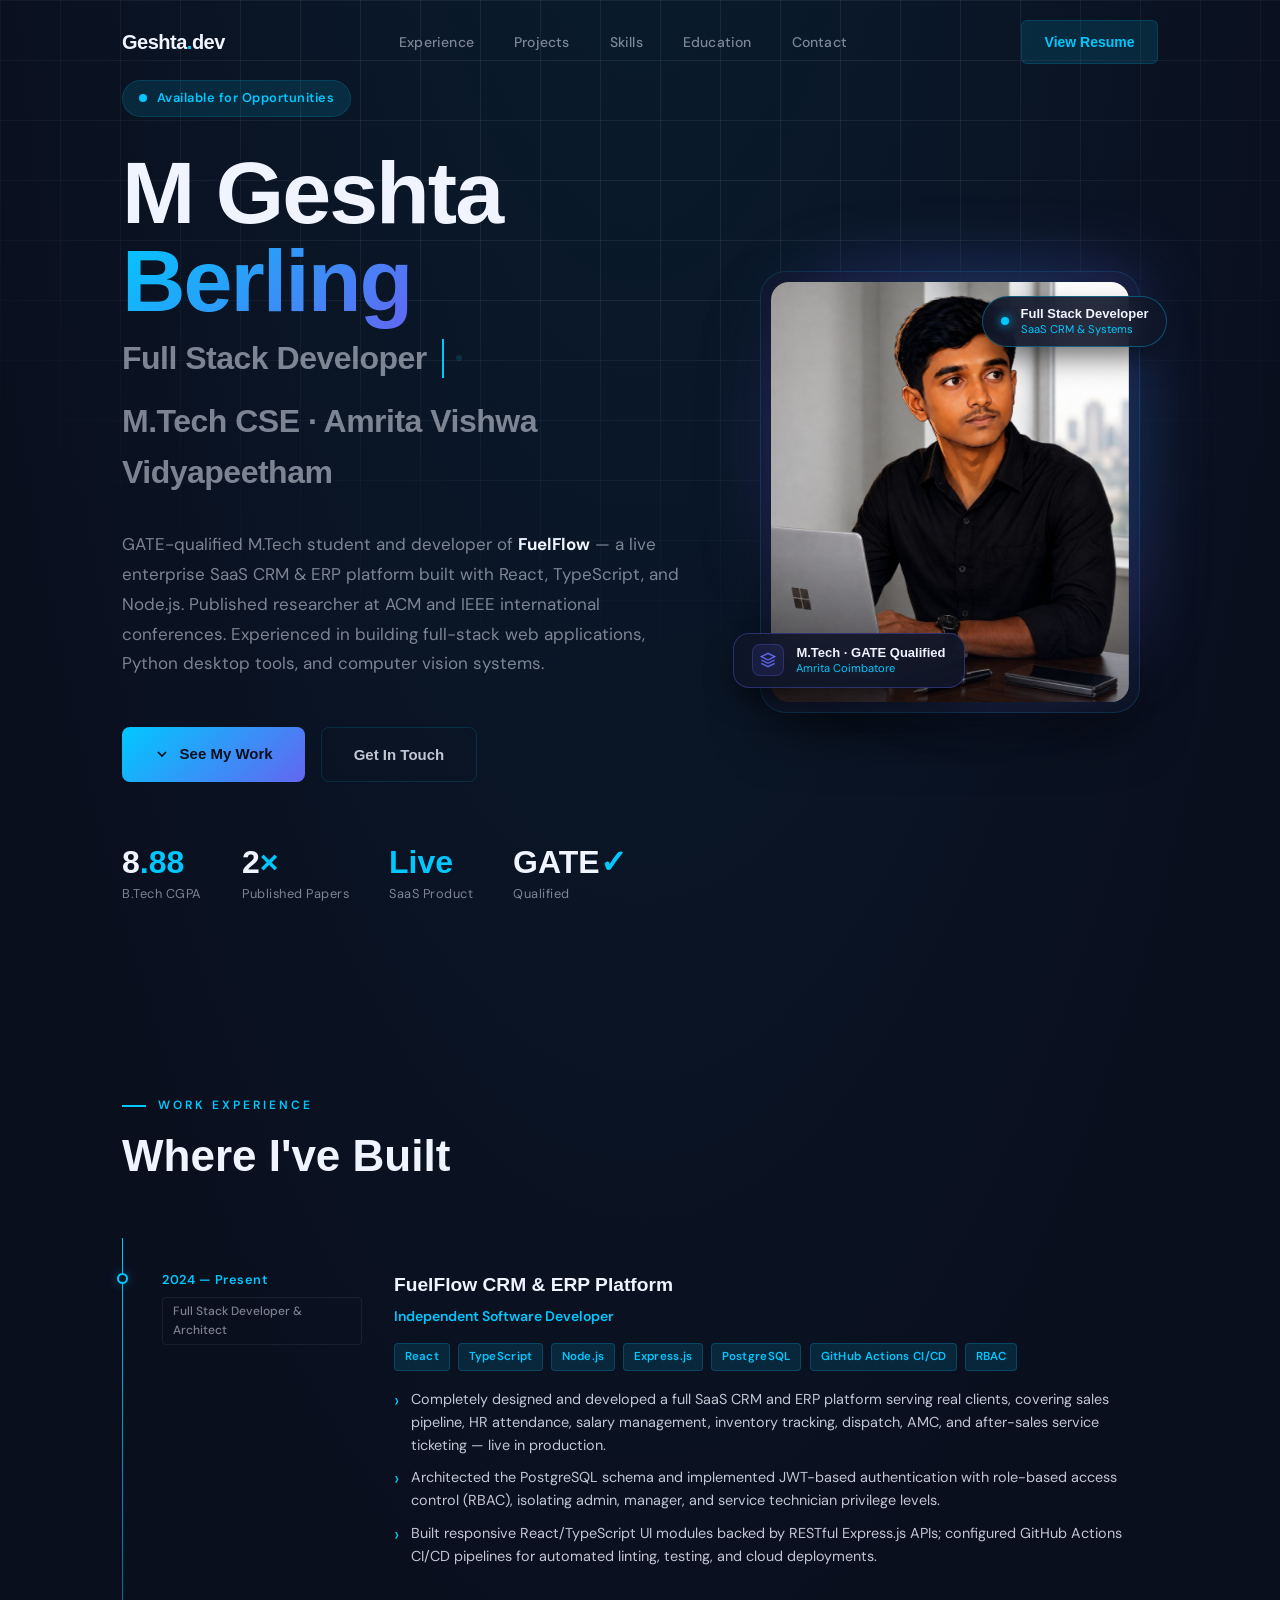
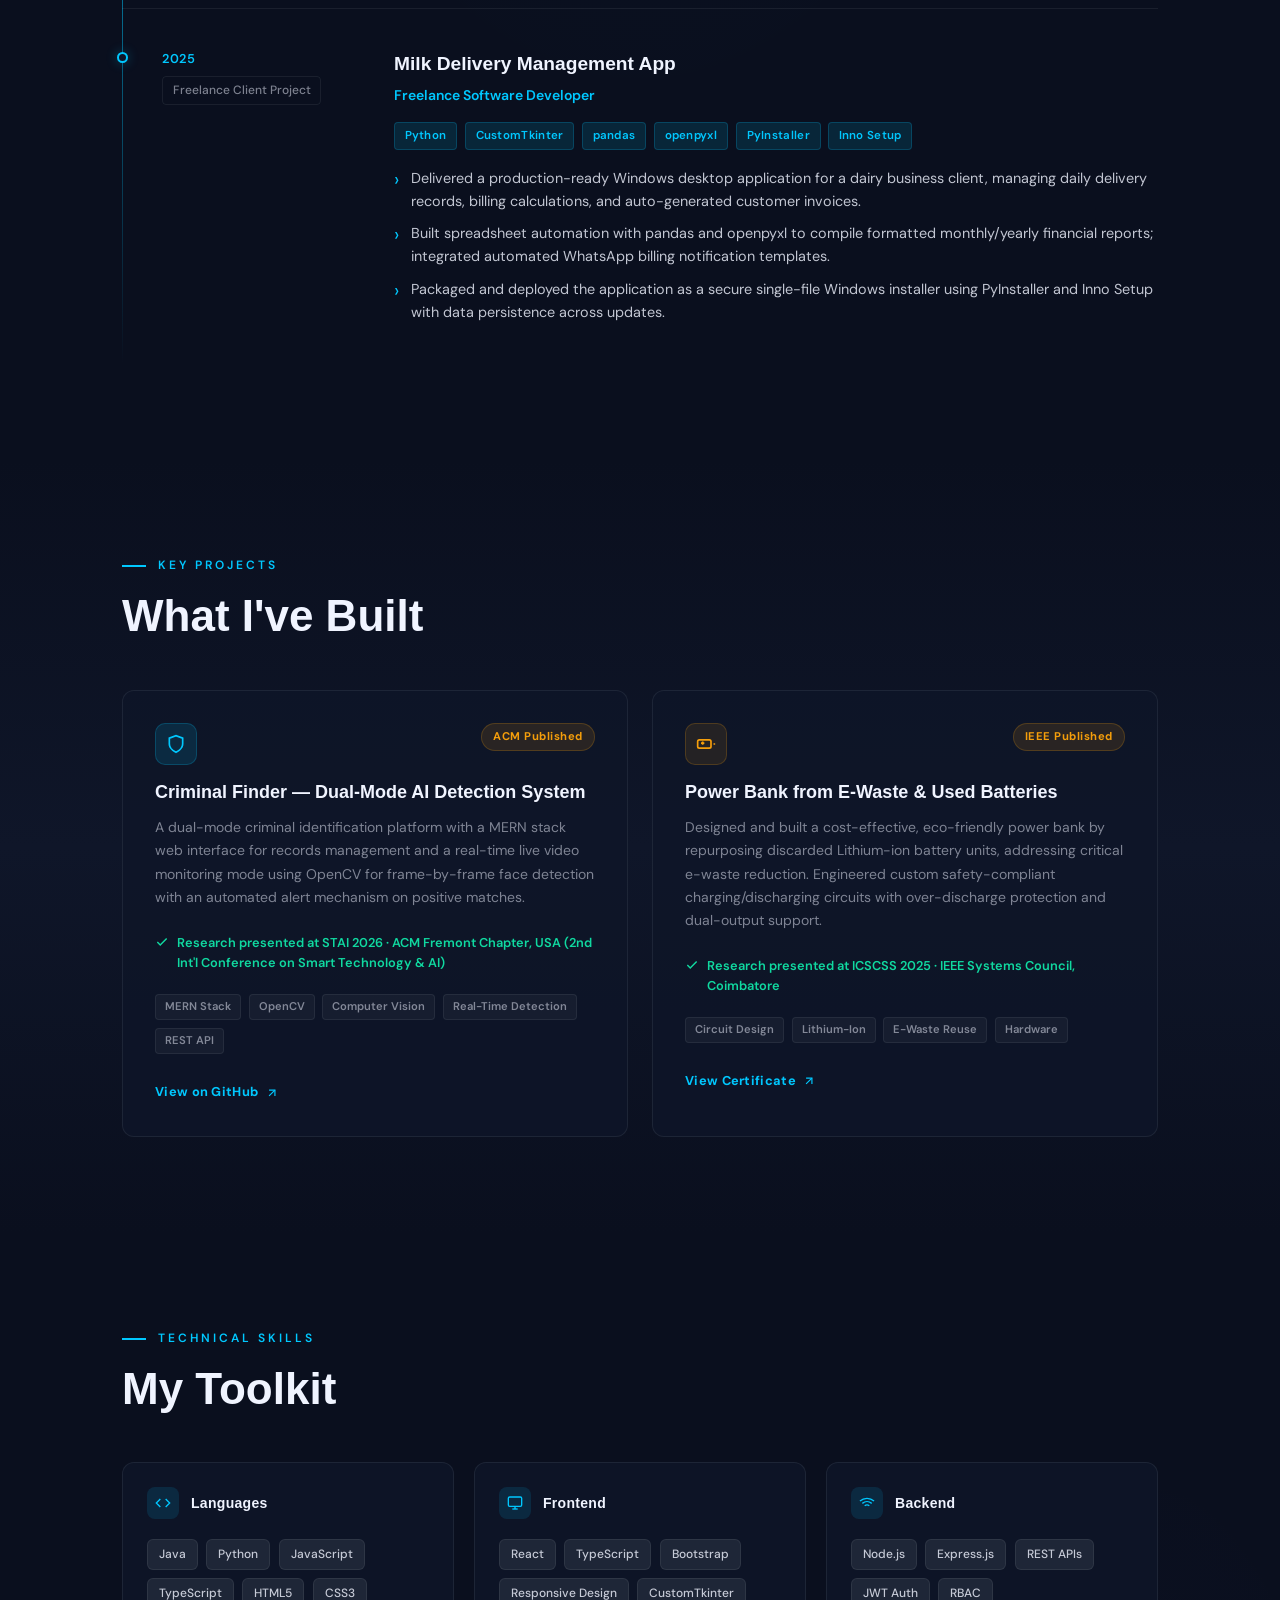
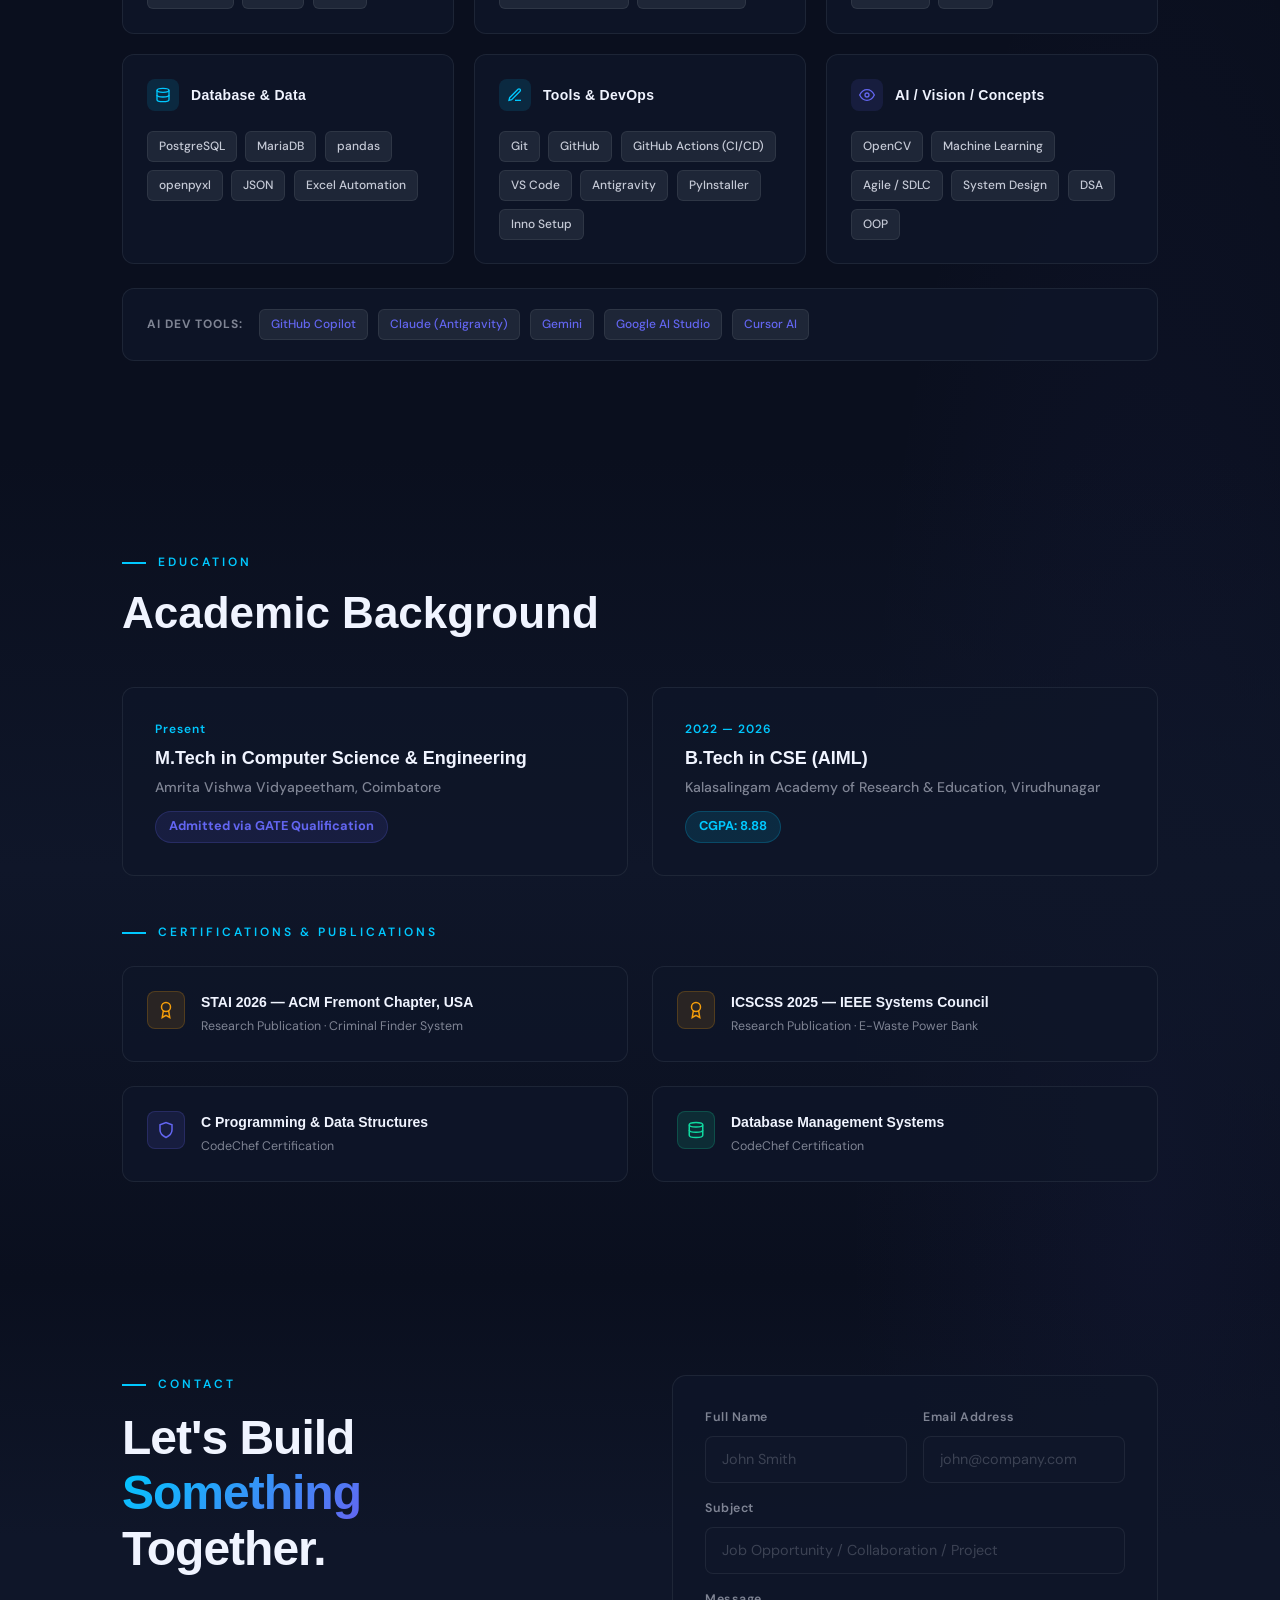
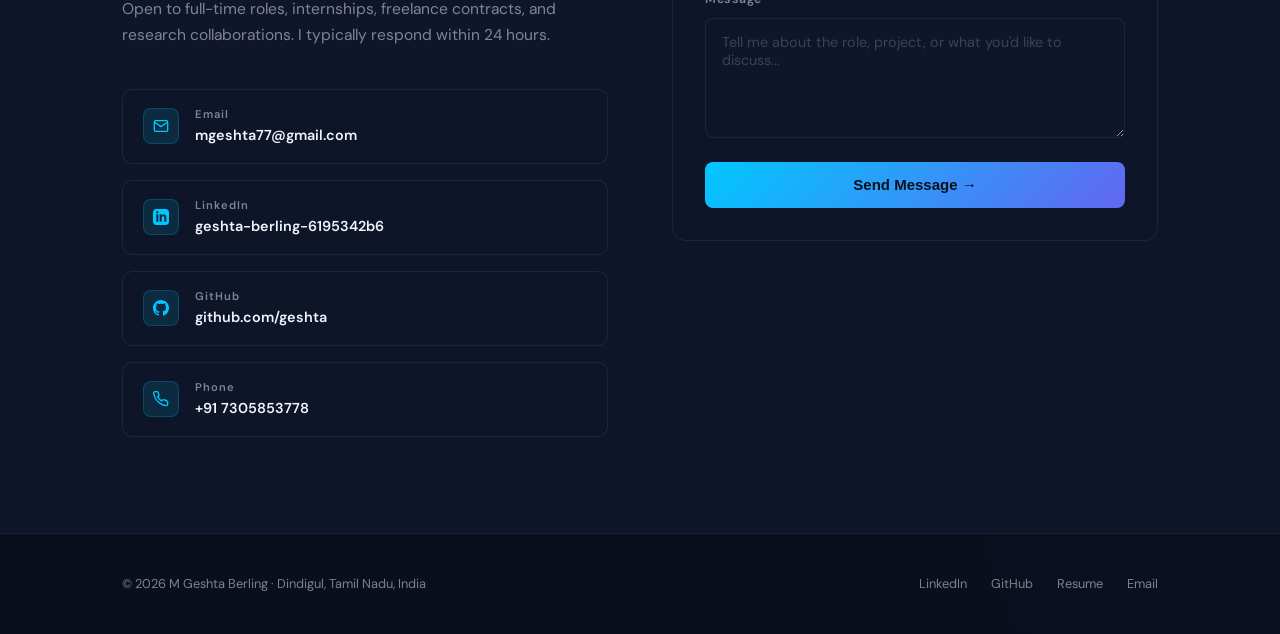
==== commit 89f95d53: "feat: add profile photo and smooth micro-animations to portfolio" ====
--- a/index.html
+++ b/index.html
@@ -6,7 +6,7 @@
   <title>M Geshta Berling | Full Stack Developer & AIML Engineer</title>
   <meta name="description" content="M Geshta Berling — Full Stack Developer (React, Node.js, PostgreSQL), Desktop App Engineer (Python), and M.Tech student at Amrita Vishwa Vidyapeetham. GATE qualified.">
   <meta property="og:title" content="M Geshta Berling | Full Stack Developer">
-  <meta property="og:description" content="Co-developer of FuelFlow SaaS CRM/ERP. Published researcher. M.Tech @ Amrita (GATE). Open to opportunities.">
+  <meta property="og:description" content="Architect & Developer of FuelFlow SaaS CRM/ERP. Published researcher. M.Tech @ Amrita (GATE). Open to opportunities.">
   <meta property="og:type" content="website">
   <link rel="stylesheet" href="styles/portfolio.css">
   <link rel="icon" href="data:image/svg+xml,<svg xmlns='http://www.w3.org/2000/svg' viewBox='0 0 100 100'><text y='.9em' font-size='90'>⚡</text></svg>">
@@ -39,52 +39,82 @@
   <section class="hero">
     <div class="hero-grid-bg"></div>
     <div class="container">
-      <div class="hero-content">
-        <div class="hero-tag">
-          <span class="hero-tag-dot"></span>
-          Available for Opportunities
-        </div>
-
-        <h1 class="hero-name">
-          M Geshta<br><span>Berling</span>
-        </h1>
-
-        <div class="hero-role">
-          <span id="typing-text"></span><span class="typing-cursor" style="display:inline-block;width:2px;height:1.2em;background:var(--cyan);margin-left:3px;animation:blink .8s infinite;vertical-align:middle;"></span>
-          <span class="hero-role-divider"></span>
-          <span>M.Tech CSE · Amrita Vishwa Vidyapeetham</span>
-        </div>
-
-        <p class="hero-bio">
-          GATE-qualified M.Tech student and co-developer of <strong style="color:var(--white)">FuelFlow</strong> — a live enterprise SaaS CRM & ERP platform built with React, TypeScript, and Node.js. Published researcher at ACM and IEEE international conferences. Experienced in building full-stack web applications, Python desktop tools, and computer vision systems.
-        </p>
-
-        <div class="hero-actions">
-          <a href="#experience" class="btn-primary-hero">
-            <svg width="16" height="16" viewBox="0 0 24 24" fill="none" stroke="currentColor" stroke-width="2.5"><polyline points="6 9 12 15 18 9"/></svg>
-            See My Work
-          </a>
-          <a href="#contact" class="btn-outline-hero">
-            Get In Touch
-          </a>
-        </div>
-
-        <div class="hero-metrics">
-          <div class="metric">
-            <span class="metric-value">8<em>.88</em></span>
-            <span class="metric-label">B.Tech CGPA</span>
-          </div>
-          <div class="metric">
-            <span class="metric-value">2<em>×</em></span>
-            <span class="metric-label">Published Papers</span>
-          </div>
-          <div class="metric">
-            <span class="metric-value"><em>Live</em></span>
-            <span class="metric-label">SaaS Product</span>
-          </div>
-          <div class="metric">
-            <span class="metric-value">GATE<em>✓</em></span>
-            <span class="metric-label">Qualified</span>
+      <div class="hero-grid">
+        <div class="hero-content">
+          <div class="hero-tag">
+            <span class="hero-tag-dot"></span>
+            Available for Opportunities
+          </div>
+
+          <h1 class="hero-name">
+            M Geshta<br><span>Berling</span>
+          </h1>
+
+          <div class="hero-role">
+            <span id="typing-text"></span><span class="typing-cursor" style="display:inline-block;width:2px;height:1.2em;background:var(--cyan);margin-left:3px;animation:blink .8s infinite;vertical-align:middle;"></span>
+            <span class="hero-role-divider"></span>
+            <span>M.Tech CSE · Amrita Vishwa Vidyapeetham</span>
+          </div>
+
+          <p class="hero-bio">
+            GATE-qualified M.Tech student and developer of <strong style="color:var(--white)">FuelFlow</strong> — a live enterprise SaaS CRM & ERP platform built with React, TypeScript, and Node.js. Published researcher at ACM and IEEE international conferences. Experienced in building full-stack web applications, Python desktop tools, and computer vision systems.
+          </p>
+
+          <div class="hero-actions">
+            <a href="#experience" class="btn-primary-hero">
+              <svg width="16" height="16" viewBox="0 0 24 24" fill="none" stroke="currentColor" stroke-width="2.5"><polyline points="6 9 12 15 18 9"/></svg>
+              See My Work
+            </a>
+            <a href="#contact" class="btn-outline-hero">
+              Get In Touch
+            </a>
+          </div>
+
+          <div class="hero-metrics">
+            <div class="metric">
+              <span class="metric-value">8<em>.88</em></span>
+              <span class="metric-label">B.Tech CGPA</span>
+            </div>
+            <div class="metric">
+              <span class="metric-value">2<em>×</em></span>
+              <span class="metric-label">Published Papers</span>
+            </div>
+            <div class="metric">
+              <span class="metric-value"><em>Live</em></span>
+              <span class="metric-label">SaaS Product</span>
+            </div>
+            <div class="metric">
+              <span class="metric-value">GATE<em>✓</em></span>
+              <span class="metric-label">Qualified</span>
+            </div>
+          </div>
+        </div>
+
+        <div class="hero-visual">
+          <div class="hero-photo-card">
+            <div class="hero-photo-glow"></div>
+            <div class="hero-photo-inner">
+              <img src="geshta.jpg" alt="M Geshta Berling" class="hero-photo-img" width="380" height="420" fetchpriority="high">
+              <div class="hero-photo-overlay"></div>
+            </div>
+            
+            <div class="hero-chip chip-top">
+              <span class="chip-status-pulse"></span>
+              <div class="chip-text">
+                <span class="chip-title">Full Stack Developer</span>
+                <span class="chip-subtitle">SaaS CRM & Systems</span>
+              </div>
+            </div>
+
+            <div class="hero-chip chip-bottom">
+              <div class="chip-icon">
+                <svg width="16" height="16" viewBox="0 0 24 24" fill="none" stroke="currentColor" stroke-width="2"><path d="M12 2L2 7l10 5 10-5-10-5zM2 17l10 5 10-5M2 12l10 5 10-5"/></svg>
+              </div>
+              <div class="chip-text">
+                <span class="chip-title">M.Tech · GATE Qualified</span>
+                <span class="chip-subtitle">Amrita Coimbatore</span>
+              </div>
+            </div>
           </div>
         </div>
       </div>
@@ -105,7 +135,7 @@
         <div class="exp-item fade-up">
           <div class="exp-meta">
             <div class="exp-period">2024 — Present</div>
-            <span class="exp-type">Freelance / Co-Developer</span>
+            <span class="exp-type">Full Stack Developer & Architect</span>
           </div>
           <div class="exp-body">
             <h3 class="exp-title">FuelFlow CRM & ERP Platform</h3>
@@ -120,7 +150,7 @@
               <span class="stack-tag">RBAC</span>
             </div>
             <ul class="exp-bullets">
-              <li>Co-designed and developed a full SaaS CRM and ERP platform serving real clients, covering sales pipeline, HR attendance, salary management, inventory tracking, dispatch, AMC, and after-sales service ticketing — live in production.</li>
+              <li>Completely designed and developed a full SaaS CRM and ERP platform serving real clients, covering sales pipeline, HR attendance, salary management, inventory tracking, dispatch, AMC, and after-sales service ticketing — live in production.</li>
               <li>Architected the PostgreSQL schema and implemented JWT-based authentication with role-based access control (RBAC), isolating admin, manager, and service technician privilege levels.</li>
               <li>Built responsive React/TypeScript UI modules backed by RESTful Express.js APIs; configured GitHub Actions CI/CD pipelines for automated linting, testing, and cloud deployments.</li>
             </ul>
--- a/styles/portfolio.css
+++ b/styles/portfolio.css
@@ -192,10 +192,180 @@
   pointer-events: none;
 }
 
+/* ─── HERO GRID & PHOTO CARD ─── */
+.hero-grid {
+  display: grid;
+  grid-template-columns: 1.15fr 0.85fr;
+  align-items: center;
+  gap: 3.5rem;
+  position: relative;
+  z-index: 1;
+  width: 100%;
+}
+
 .hero-content {
   position: relative;
   z-index: 1;
-  max-width: 780px;
+}
+
+.hero-visual {
+  display: flex;
+  justify-content: center;
+  align-items: center;
+  position: relative;
+  width: 100%;
+}
+
+.hero-photo-card {
+  position: relative;
+  width: 100%;
+  max-width: 380px;
+  border-radius: 26px;
+  background: var(--navy-card);
+  border: 1px solid var(--border);
+  padding: 10px;
+  box-shadow: 0 25px 60px -15px rgba(0, 0, 0, 0.7);
+  transition: transform 0.4s var(--ease), border-color 0.4s var(--ease), box-shadow 0.4s var(--ease);
+  transform: translate3d(0, 0, 0);
+  will-change: transform;
+}
+
+.hero-photo-card:hover {
+  transform: translate3d(0, -6px, 0);
+  border-color: rgba(0, 200, 255, 0.45);
+  box-shadow: 0 30px 70px -15px var(--cyan-glow);
+}
+
+.hero-photo-glow {
+  position: absolute;
+  inset: -15px;
+  border-radius: 35px;
+  background: radial-gradient(circle at 60% 40%, rgba(0, 200, 255, 0.28), rgba(99, 102, 241, 0.22) 50%, transparent 75%);
+  filter: blur(28px);
+  z-index: -1;
+  pointer-events: none;
+  animation: heroGlowPulse 6s ease-in-out infinite alternate;
+  will-change: opacity, transform;
+}
+
+@keyframes heroGlowPulse {
+  0% { opacity: 0.55; transform: scale3d(0.96, 0.96, 1); }
+  100% { opacity: 0.95; transform: scale3d(1.03, 1.03, 1); }
+}
+
+.hero-photo-inner {
+  position: relative;
+  width: 100%;
+  height: 420px;
+  border-radius: 18px;
+  overflow: hidden;
+  background: var(--navy-2);
+}
+
+.hero-photo-img {
+  width: 100%;
+  height: 100%;
+  object-fit: cover;
+  object-position: center 15%;
+  display: block;
+  transition: transform 0.6s var(--ease);
+  will-change: transform;
+}
+
+.hero-photo-card:hover .hero-photo-img {
+  transform: scale3d(1.03, 1.03, 1);
+}
+
+.hero-photo-overlay {
+  position: absolute;
+  inset: 0;
+  background: linear-gradient(to top, rgba(10, 15, 30, 0.4) 0%, transparent 35%);
+  pointer-events: none;
+}
+
+/* Floating Chips */
+.hero-chip {
+  position: absolute;
+  display: flex;
+  align-items: center;
+  gap: 0.75rem;
+  background: rgba(15, 22, 41, 0.9);
+  backdrop-filter: blur(16px);
+  -webkit-backdrop-filter: blur(16px);
+  border: 1px solid var(--border);
+  box-shadow: 0 14px 32px -8px rgba(0, 0, 0, 0.7);
+  z-index: 2;
+  will-change: transform;
+}
+
+.chip-top {
+  top: 1.5rem;
+  right: -1.75rem;
+  padding: 0.55rem 1.1rem;
+  border-radius: 100px;
+  border-color: rgba(0, 200, 255, 0.35);
+  animation: chipFloatA 4.5s ease-in-out infinite;
+}
+
+.chip-bottom {
+  bottom: 1.5rem;
+  left: -1.75rem;
+  padding: 0.65rem 1.15rem;
+  border-radius: 16px;
+  border-color: rgba(99, 102, 241, 0.35);
+  animation: chipFloatB 5s ease-in-out infinite 0.6s;
+}
+
+@keyframes chipFloatA {
+  0%, 100% { transform: translate3d(0, 0, 0); }
+  50% { transform: translate3d(0, -7px, 0); }
+}
+
+@keyframes chipFloatB {
+  0%, 100% { transform: translate3d(0, 0, 0); }
+  50% { transform: translate3d(0, 6px, 0); }
+}
+
+.chip-status-pulse {
+  width: 8px;
+  height: 8px;
+  border-radius: 50%;
+  background: var(--cyan);
+  box-shadow: 0 0 10px var(--cyan);
+  animation: pulse 2s infinite;
+}
+
+.chip-icon {
+  display: flex;
+  align-items: center;
+  justify-content: center;
+  width: 32px;
+  height: 32px;
+  border-radius: 8px;
+  background: var(--indigo-dim);
+  color: var(--indigo);
+  border: 1px solid rgba(99, 102, 241, 0.25);
+  flex-shrink: 0;
+}
+
+.chip-text {
+  display: flex;
+  flex-direction: column;
+}
+
+.chip-title {
+  font-family: var(--font-display);
+  font-size: 0.8125rem;
+  font-weight: 700;
+  color: var(--white);
+  line-height: 1.2;
+}
+
+.chip-subtitle {
+  font-size: 0.7rem;
+  color: var(--cyan);
+  line-height: 1.2;
+  margin-top: 2px;
 }
 
 .hero-tag {
@@ -922,6 +1092,31 @@
 .footer-links a:hover { color: var(--cyan); }
 
 /* ─── RESPONSIVE ────────────────────────────────────── */
+@media (max-width: 960px) {
+  .hero-grid {
+    grid-template-columns: 1fr;
+    gap: 3.5rem;
+    text-align: left;
+  }
+  .hero-visual {
+    order: -1;
+    display: flex;
+    justify-content: center;
+  }
+  .hero-photo-card {
+    max-width: 320px;
+  }
+  .hero-photo-inner {
+    height: 350px;
+  }
+  .chip-top {
+    right: -0.5rem;
+  }
+  .chip-bottom {
+    left: -0.5rem;
+  }
+}
+
 @media (max-width: 900px) {
   .exp-item { grid-template-columns: 1fr; }
   .exp-item { padding-left: 2rem; }
@@ -957,15 +1152,119 @@
   .container { padding: 0 1.25rem; }
   .hero-actions { flex-direction: column; }
   .hero-actions a, .hero-actions button { width: 100%; justify-content: center; }
-}
-
-/* ─── ANIMATIONS ────────────────────────────────────── */
+  .hero-photo-card {
+    max-width: 270px;
+  }
+  .hero-photo-inner {
+    height: 300px;
+  }
+  .chip-top {
+    right: 0;
+    top: 0.75rem;
+    padding: 0.4rem 0.75rem;
+  }
+  .chip-bottom {
+    left: 0;
+    bottom: 0.75rem;
+    padding: 0.45rem 0.85rem;
+  }
+}
+
+/* ─── EXTRA SMOOTH ANIMATIONS (GPU-ACCELERATED, ZERO LAG) ────────────────── */
 .fade-up {
   opacity: 0;
-  transform: translateY(24px);
-  transition: opacity 0.6s var(--ease), transform 0.6s var(--ease);
+  transform: translate3d(0, 20px, 0);
+  transition: opacity 0.5s var(--ease), transform 0.5s var(--ease);
+  will-change: opacity, transform;
 }
 .fade-up.visible {
   opacity: 1;
-  transform: translateY(0);
-}
+  transform: translate3d(0, 0, 0);
+}
+
+/* Staggered reveals for cards */
+.projects-grid .project-card:nth-child(2) { transition-delay: 0.1s; }
+.skills-bento .skill-group:nth-child(2) { transition-delay: 0.06s; }
+.skills-bento .skill-group:nth-child(3) { transition-delay: 0.12s; }
+.skills-bento .skill-group:nth-child(4) { transition-delay: 0.18s; }
+.skills-bento .skill-group:nth-child(5) { transition-delay: 0.24s; }
+.skills-bento .skill-group:nth-child(6) { transition-delay: 0.30s; }
+
+/* Button Shimmer */
+.btn-primary-hero {
+  position: relative;
+  overflow: hidden;
+  will-change: transform;
+}
+.btn-primary-hero::after {
+  content: '';
+  position: absolute;
+  top: -50%;
+  left: -60%;
+  width: 40%;
+  height: 200%;
+  background: linear-gradient(60deg, transparent, rgba(255, 255, 255, 0.35), transparent);
+  transform: rotate(25deg);
+  transition: transform 0.6s var(--ease);
+}
+.btn-primary-hero:hover::after {
+  transform: rotate(25deg) translate(320%, -50%);
+}
+
+/* Smooth Card Hover Interactions */
+.project-card {
+  transition: transform 0.25s var(--ease), border-color 0.25s var(--ease), box-shadow 0.25s var(--ease);
+  will-change: transform;
+}
+.project-card:hover {
+  transform: translate3d(0, -5px, 0);
+  border-color: rgba(0, 200, 255, 0.4);
+  box-shadow: 0 16px 36px -10px rgba(0, 200, 255, 0.2);
+}
+
+.skill-group {
+  transition: transform 0.25s var(--ease), border-color 0.25s var(--ease), box-shadow 0.25s var(--ease);
+  will-change: transform;
+}
+.skill-group:hover {
+  transform: translate3d(0, -4px, 0);
+  border-color: rgba(0, 200, 255, 0.35);
+  box-shadow: 0 12px 30px -10px rgba(0, 200, 255, 0.15);
+}
+
+.metric {
+  transition: transform 0.25s var(--ease);
+  will-change: transform;
+}
+.metric:hover {
+  transform: translate3d(0, -3px, 0);
+}
+
+.s-tag, .stack-tag, .project-tag {
+  transition: all 0.2s var(--ease);
+  will-change: transform;
+}
+.s-tag:hover, .stack-tag:hover, .project-tag:hover {
+  transform: translate3d(0, -2px, 0);
+  background: var(--cyan-dim);
+  border-color: var(--cyan);
+  color: var(--cyan);
+}
+
+.cert-card, .edu-card {
+  transition: transform 0.25s var(--ease), border-color 0.25s var(--ease), box-shadow 0.25s var(--ease);
+  will-change: transform;
+}
+.cert-card:hover, .edu-card:hover {
+  transform: translate3d(0, -4px, 0);
+  border-color: rgba(0, 200, 255, 0.35);
+  box-shadow: 0 12px 30px -10px rgba(0, 0, 0, 0.6);
+}
+
+.contact-link {
+  transition: transform 0.25s var(--ease), border-color 0.25s var(--ease), background 0.25s var(--ease);
+  will-change: transform;
+}
+.contact-link:hover {
+  transform: translate3d(4px, 0, 0);
+}
